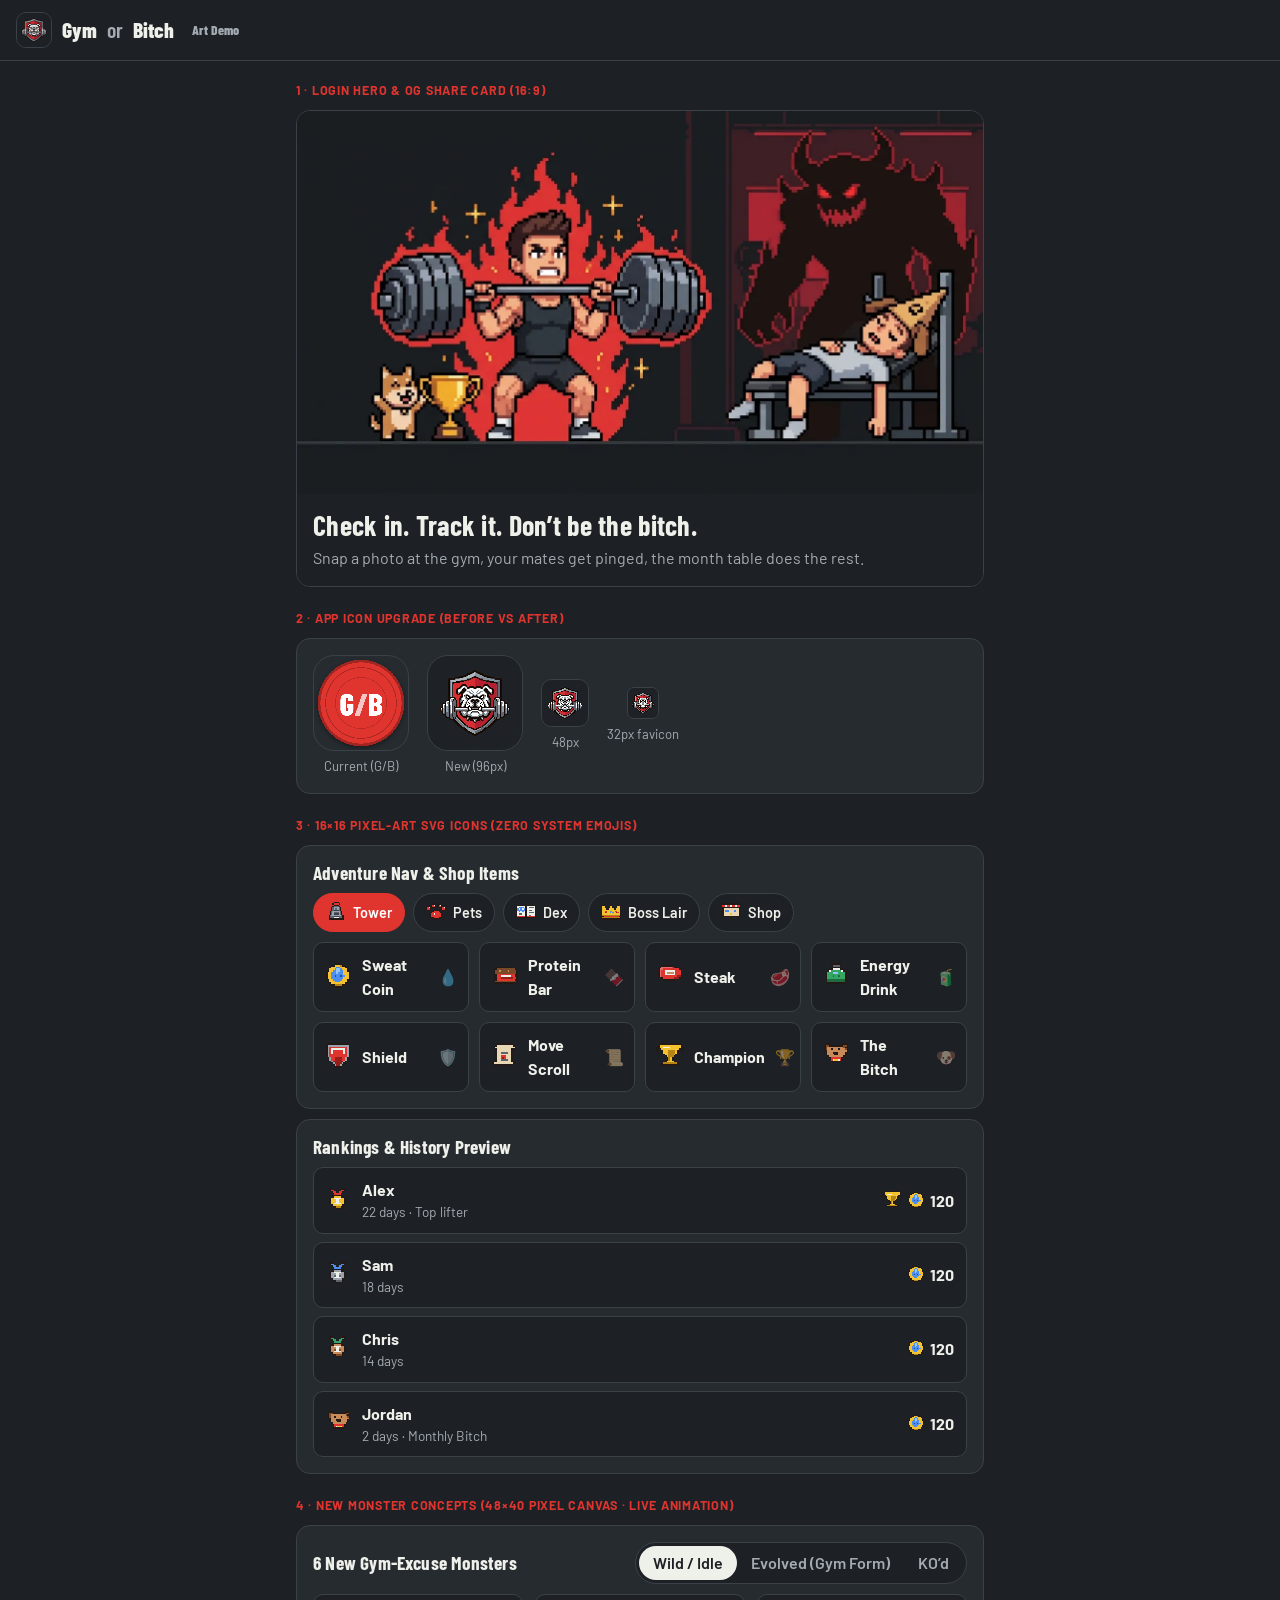
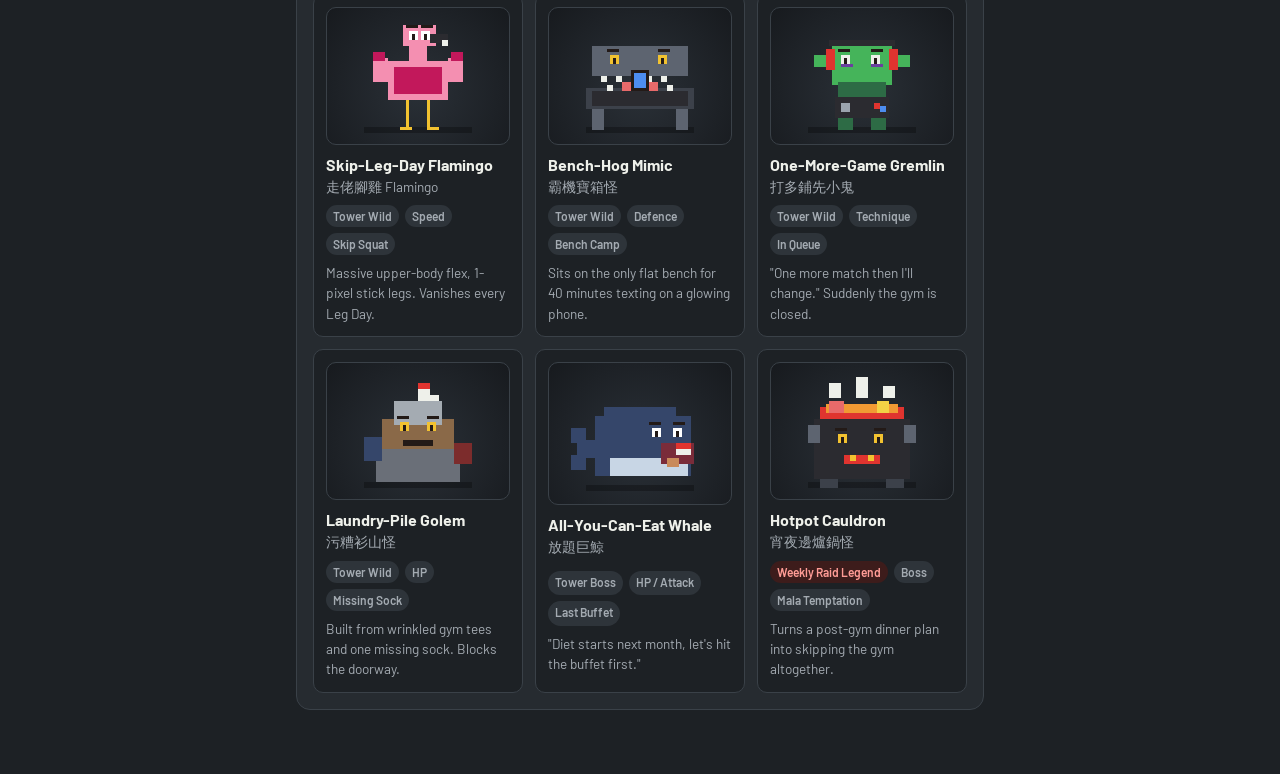
==== demo-art.html @ 9c93f695 "Pixel art: 16x16 icons replace game emoji, sign-in hero banner, OG share card, art demo page Co-Auth" ====
<!doctype html>
<html lang="en">
<head>
  <meta charset="utf-8">
  <meta name="viewport" content="width=device-width, initial-scale=1">
  <meta name="theme-color" content="#1d2125">
  <title>Gym or Bitch — Pixel Art Demo</title>
  <link rel="stylesheet" href="css/app.css">
  <style>
    .demo-wrap { max-width: 720px; margin: 0 auto; padding: 20px 16px 64px; display: grid; gap: 22px; }
    .demo-section { display: grid; gap: 10px; }
    .demo-tag { font-size: .78rem; font-weight: 700; letter-spacing: .06em; text-transform: uppercase; color: var(--red); }
    .hero-frame { position: relative; border-radius: var(--r-card); overflow: hidden; border: 1px solid var(--line); background: var(--floor); }
    .hero-frame img { width: 100%; display: block; }
    .hero-overlay { padding: 16px; background: linear-gradient(180deg, rgba(29,33,37,.15) 0%, #1d2125 90%); display: grid; gap: 6px; }
    .icon-compare { display: flex; flex-wrap: wrap; align-items: center; gap: 18px; }
    .icon-box { display: grid; justify-items: center; gap: 6px; font-size: .82rem; color: var(--dust); }
    .icon-box img { border-radius: 22%; border: 1px solid var(--line); image-rendering: pixelated; }
    .px-ic { display: inline-block; vertical-align: middle; image-rendering: pixelated; flex: none; }
    .px-grid { display: grid; grid-template-columns: repeat(auto-fill, minmax(132px, 1fr)); gap: 10px; }
    .px-tile { background: var(--floor); border: 1px solid var(--line); border-radius: var(--r-ctl); padding: 10px; display: flex; align-items: center; gap: 10px; }
    .px-tile .old { opacity: .45; font-size: 1rem; margin-left: auto; }
    .nav-demo { display: flex; flex-wrap: wrap; gap: 8px; }
    .nav-pill { display: inline-flex; align-items: center; gap: 7px; padding: 8px 12px; border-radius: 999px; background: var(--floor); border: 1px solid var(--line); color: var(--chalk); font-weight: 600; font-size: .9rem; }
    .nav-pill.on { background: var(--red); border-color: var(--red); color: #fff; }
    .rank-demo { list-style: none; margin: 0; padding: 0; display: grid; gap: 8px; }
    .rank-demo li { display: flex; align-items: center; gap: 10px; background: var(--floor); border: 1px solid var(--line); border-radius: var(--r-ctl); padding: 10px 12px; }
    .rank-demo .pts { margin-left: auto; font-weight: 700; display: inline-flex; align-items: center; gap: 5px; }
    .brand-new { display: inline-flex; align-items: center; gap: 10px; }
    .brand-new img { width: 36px; height: 36px; border-radius: 10px; border: 1px solid var(--line); }
    .mon-controls { display: flex; flex-wrap: wrap; gap: 8px; align-items: center; justify-content: space-between; }
    .mon-grid { display: grid; grid-template-columns: repeat(auto-fill, minmax(210px, 1fr)); gap: 12px; }
    .mon-card { background: var(--floor); border: 1px solid var(--line); border-radius: var(--r-ctl); padding: 12px; display: grid; gap: 8px; }
    .mon-stage { background: radial-gradient(circle at 50% 60%, #2a3037 0%, #171a1e 100%); border: 1px solid var(--line); border-radius: 10px; display: grid; place-items: center; padding: 8px; }
    .mon-stage canvas { image-rendering: pixelated; }
    .mon-meta { display: flex; gap: 6px; flex-wrap: wrap; font-size: .75rem; }
    .mon-pill { background: var(--mat-2); color: var(--dust); padding: 2px 7px; border-radius: 999px; font-weight: 600; }
    .mon-pill.raid { background: #3d1c1b; color: #ff9c96; }
  </style>
</head>
<body>
  <header class="top">
    <h1 class="brand-new"><img src="assets/art/app-icon.jpg" alt="GorB"> Gym <em>or</em> Bitch <span class="muted small" style="margin-left:8px">Art Demo</span></h1>
  </header>

  <div class="demo-wrap">
    <!-- 1. Hero Banner + Login Mockup -->
    <section class="demo-section">
      <span class="demo-tag">1 · Login Hero &amp; OG Share Card (16:9)</span>
      <div class="hero-frame">
        <img src="assets/art/hero-banner.webp" alt="Gym or Bitch pixel hero banner">
        <div class="hero-overlay">
          <h2>Check in. Track it. Don’t be the bitch.</h2>
          <p class="muted">Snap a photo at the gym, your mates get pinged, the month table does the rest.</p>
        </div>
      </div>
    </section>

    <!-- 2. App Icon Comparison -->
    <section class="demo-section">
      <span class="demo-tag">2 · App Icon Upgrade (Before vs After)</span>
      <div class="card">
        <div class="icon-compare">
          <div class="icon-box">
            <img src="icons/icon-512.png" width="96" height="96" alt="Current icon">
            <span>Current (G/B)</span>
          </div>
          <div class="icon-box">
            <img src="assets/art/app-icon.jpg" width="96" height="96" alt="New 96px">
            <span>New (96px)</span>
          </div>
          <div class="icon-box">
            <img src="assets/art/app-icon.jpg" width="48" height="48" alt="New 48px">
            <span>48px</span>
          </div>
          <div class="icon-box">
            <img src="assets/art/app-icon.jpg" width="32" height="32" alt="New 32px">
            <span>32px favicon</span>
          </div>
        </div>
      </div>
    </section>

    <!-- 3. Pixel-Art SVG Icon Kit -->
    <section class="demo-section">
      <span class="demo-tag">3 · 16×16 Pixel-Art SVG Icons (Zero System Emojis)</span>
      <div class="card">
        <h3>Adventure Nav &amp; Shop Items</h3>
        <div class="nav-demo" id="navDemo"></div>
        <div class="px-grid" id="itemGrid"></div>
      </div>

      <div class="card">
        <h3>Rankings &amp; History Preview</h3>
        <ol class="rank-demo" id="rankDemo"></ol>
      </div>
    </section>

    <!-- 4. New Monster Concepts -->
    <section class="demo-section">
      <span class="demo-tag">4 · New Monster Concepts (48×40 Pixel Canvas · Live Animation)</span>
      <div class="card">
        <div class="mon-controls">
          <h3>6 New Gym-Excuse Monsters</h3>
          <div class="seg" role="group" aria-label="Monster State">
            <button type="button" class="on" data-mstate="idle">Wild / Idle</button>
            <button type="button" data-mstate="evo">Evolved (Gym Form)</button>
            <button type="button" data-mstate="ko">KO’d</button>
          </div>
        </div>
        <div class="mon-grid" id="monGrid"></div>
      </div>
    </section>
  </div>

  <script type="module">
    import { pxIcon } from './js/pixel-icons.js';
    import { NEW_MONSTERS, drawNewMonster } from './js/demo-monsters.js';

    const navs = [
      ['tower', 'Tower', true],
      ['pets', 'Pets', false],
      ['dex', 'Dex', false],
      ['lair', 'Boss Lair', false],
      ['shop', 'Shop', false],
    ];
    document.getElementById('navDemo').innerHTML = navs.map(([k, label, on]) =>
      `<span class="nav-pill ${on ? 'on' : ''}">${pxIcon(k, 20)} ${label}</span>`
    ).join('');

    const items = [
      ['coin', 'Sweat Coin', '💧'],
      ['protein_bar', 'Protein Bar', '🍫'],
      ['steak', 'Steak', '🥩'],
      ['potion', 'Energy Drink', '🧃'],
      ['shield', 'Shield', '🛡️'],
      ['scroll', 'Move Scroll', '📜'],
      ['trophy', 'Champion', '🏆'],
      ['bitch_dog', 'The Bitch', '🐶'],
    ];
    document.getElementById('itemGrid').innerHTML = items.map(([k, name, old]) =>
      `<div class="px-tile">${pxIcon(k, 28, name)}<span><b>${name}</b></span><span class="old">${old}</span></div>`
    ).join('');

    const ranks = [
      ['medal_1', 'Alex', '22 days · Top lifter', 'trophy'],
      ['medal_2', 'Sam', '18 days', null],
      ['medal_3', 'Chris', '14 days', null],
      ['bitch_dog', 'Jordan', '2 days · Monthly Bitch', null],
    ];
    document.getElementById('rankDemo').innerHTML = ranks.map(([ic, name, sub, badge]) =>
      `<li>${pxIcon(ic, 26, name)}<div><b>${name}</b><div class="muted small">${sub}</div></div><span class="pts">${badge ? pxIcon(badge, 20) : ''} ${pxIcon('coin', 18)} 120</span></li>`
    ).join('');

    let mMode = 'idle', mFrame = 0;
    const renderMonGrid = () => {
      const isEvo = mMode === 'evo';
      const st = mMode === 'ko' ? 'ko' : 'idle';
      document.getElementById('monGrid').innerHTML = NEW_MONSTERS.map((m, i) => {
        const showEvo = isEvo && m.evo;
        const title = showEvo ? m.evo.en : m.en;
        const zh = showEvo ? m.evo.zh : m.zh;
        const mv = showEvo ? m.evo.move : m.move;
        return `<div class="mon-card">
          <div class="mon-stage"><canvas data-mon="${i}" width="144" height="120"></canvas></div>
          <div><b>${title}</b><div class="muted small">${zh}${isEvo && !m.evo ? ' (Legend · No Evo)' : ''}</div></div>
          <div class="mon-meta">
            <span class="mon-pill ${m.tier.includes('Raid') ? 'raid' : ''}">${m.tier}</span>
            <span class="mon-pill">${m.type}</span>
            <span class="mon-pill">${mv}</span>
          </div>
          <p class="muted small">${m.desc}</p>
        </div>`;
      }).join('');
      drawAllMonsters();
    };
    const drawAllMonsters = () => {
      const isEvo = mMode === 'evo';
      const st = mMode === 'ko' ? 'ko' : 'idle';
      document.querySelectorAll('canvas[data-mon]').forEach(cv => {
        const idx = +cv.dataset.mon;
        drawNewMonster(cv, idx, mFrame, st, isEvo && !!NEW_MONSTERS[idx].evo);
      });
    };
    renderMonGrid();
    setInterval(() => { mFrame ^= 1; drawAllMonsters(); }, 550);
    document.querySelectorAll('[data-mstate]').forEach(btn => btn.onclick = () => {
      mMode = btn.dataset.mstate;
      document.querySelectorAll('[data-mstate]').forEach(b => b.classList.toggle('on', b === btn));
      renderMonGrid();
    });
  </script>
</body>
</html>
---- css/app.css ----
@import url('https://fonts.googleapis.com/css2?family=Barlow+Condensed:wght@600;700;800&family=Barlow:wght@400;500;600;700&display=swap');

/* Gym floor: rubber-mat greys, chalk white, bumper-plate colours.
   red = main action / bottom of the table · yellow = PRs, medals · green = done, target hit · blue = links */
:root {
  --floor: #1d2125; --mat: #262b30; --mat-2: #2e343a; --line: #3a4148;
  --chalk: #eef0ea; --dust: #a4abb2;
  --red: #e0342f; --red-ink: #fff; --yellow: #f2c230; --green: #35a565; --blue: #4d8df0;
  --accent: var(--red);
  --r-card: 14px; --r-ctl: 10px;
  --display: 'Barlow Condensed', 'Arial Narrow', system-ui, sans-serif;
  --body: 'Barlow', system-ui, -apple-system, 'Segoe UI', Roboto, 'Noto Sans HK', 'PingFang HK', sans-serif;
  color-scheme: dark;
}
[hidden] { display: none !important; }
* { box-sizing: border-box; }
html { -webkit-text-size-adjust: 100%; }
body { margin: 0; background: var(--floor); color: var(--chalk); font: 16px/1.5 var(--body); padding-bottom: env(safe-area-inset-bottom); }
a { color: var(--blue); }
:focus-visible { outline: 2px solid var(--yellow); outline-offset: 2px; }
h2, h3 { font-family: var(--display); font-weight: 700; letter-spacing: .01em; margin: 0; line-height: 1.1; }
h2 { font-size: 1.75rem; }
h3 { font-size: 1.2rem; }
p { margin: 0; }
.muted { color: var(--dust); }
.small { font-size: .85rem; }
code { background: var(--mat-2); padding: 1px 6px; border-radius: 6px; }

/* ---------- frame ---------- */
.top { display: flex; align-items: center; padding: 12px 16px; padding-top: max(12px, env(safe-area-inset-top)); border-bottom: 1px solid var(--line); background: var(--floor); position: sticky; top: 0; z-index: 4; }
.top h1 { margin: 0; display: flex; align-items: center; gap: 10px; font: 800 1.35rem/1 var(--display); }
.top h1 em { font-style: normal; color: var(--dust); font-weight: 600; }
.mark { display: inline-flex; align-items: center; justify-content: center; white-space: nowrap; letter-spacing: -.02em; width: 36px; height: 36px; flex: none; border-radius: 50%; background: var(--red); color: var(--red-ink); font: 800 .82rem/1 var(--display); box-shadow: inset 0 0 0 3px rgba(0,0,0,.25), inset 0 0 0 9px var(--red), inset 0 0 0 10px rgba(0,0,0,.25); }
.mark i { font-style: normal; opacity: .7; }
main { max-width: 560px; margin: 0 auto; padding: 16px 16px 96px; display: grid; gap: 14px; }
main > * { min-width: 0; }

.tabs { position: fixed; left: 0; right: 0; bottom: 0; z-index: 5; display: flex; background: var(--mat); border-top: 1px solid var(--line); padding-bottom: env(safe-area-inset-bottom); }
.tabs a { flex: 1; display: grid; justify-items: center; gap: 2px; padding: 9px 0 10px; color: var(--dust); text-decoration: none; font-size: .78rem; font-weight: 600; }
.tabs a.on { color: var(--chalk); }
.tabs a.on svg { color: var(--red); }

/* ---------- page parts ---------- */
.page-head { display: flex; align-items: flex-start; justify-content: space-between; gap: 12px; padding: 4px 0 2px; }
.page-head p { margin-top: 4px; }
.card { background: var(--mat); border: 1px solid var(--line); border-radius: var(--r-card); padding: 16px; display: grid; gap: 10px; }
.card-head { display: flex; align-items: center; justify-content: space-between; gap: 8px; }
.card-head h3 { display: flex; align-items: center; gap: 6px; }
.link { color: var(--blue); text-decoration: none; font-weight: 600; white-space: nowrap; }
.empty { text-align: left; }
.error { background: #3d1c1b; border: 1px solid #7a2f2b; color: #ffd6d2; padding: 10px 12px; border-radius: var(--r-ctl); }
.ok { background: #16301f; border: 1px solid #2d6b45; color: #cdf3da; padding: 10px 12px; border-radius: var(--r-ctl); }

/* ---------- controls ---------- */
form { display: grid; gap: 10px; }
input, select, textarea { font: inherit; color: var(--chalk); background: var(--floor); border: 1px solid var(--line); border-radius: var(--r-ctl); padding: 11px 12px; width: 100%; min-height: 44px; }
input:focus, select:focus, textarea:focus { border-color: var(--dust); outline: none; }
button, .button, .big, .cta { font: 600 1rem/1.2 var(--body); border: 0; border-radius: var(--r-ctl); padding: 12px 16px; min-height: 44px; background: var(--red); color: var(--red-ink); cursor: pointer; text-align: center; text-decoration: none; display: inline-flex; align-items: center; justify-content: center; gap: 8px; }
button:disabled { opacity: .55; cursor: default; }
.ghost { background: transparent; color: var(--chalk); border: 1px solid var(--line); }
.danger { color: #ff9c96; }
.big { width: 100%; font-size: 1.05rem; padding: 15px; }
.small-btn { min-height: 34px; padding: 6px 12px; font-size: .9rem; }
.icon-btn { background: var(--mat); border: 1px solid var(--line); color: var(--chalk); width: 44px; padding: 0; border-radius: 50%; }
.x { min-height: 36px; padding: 6px 10px; }
.row { display: flex; gap: 8px; flex-wrap: wrap; }
.row > * { flex: 1; }
.inline { display: flex; gap: 8px; }
.inline input { flex: 1; }
.field { display: grid; gap: 4px; font-size: .88rem; color: var(--dust); font-weight: 500; }
.grid2 { grid-template-columns: 1fr 1fr; }
.grid2 .full { grid-column: 1 / -1; }
.switch { display: flex; gap: 12px; align-items: flex-start; padding: 10px 0; }
.switch input { width: 22px; height: 22px; min-height: 0; flex: none; accent-color: var(--green); margin-top: 2px; }
.switch span { display: grid; gap: 2px; }
.seg { display: inline-flex; border: 1px solid var(--line); border-radius: 999px; padding: 3px; background: var(--floor); }
.seg button { background: transparent; color: var(--dust); min-height: 34px; padding: 6px 14px; border-radius: 999px; }
.seg button.on { background: var(--chalk); color: var(--floor); }
.chips { display: flex; gap: 6px; }
.chips.scroll { overflow-x: auto; padding-bottom: 4px; scrollbar-width: none; margin: 0 -16px; padding-left: 16px; padding-right: 16px; }
.chips.wrap { flex-wrap: wrap; }
.chips button { background: var(--mat); color: var(--dust); border: 1px solid var(--line); min-height: 36px; padding: 6px 14px; border-radius: 999px; font-size: .9rem; white-space: nowrap; }
.chips button.on { background: var(--chalk); color: var(--floor); border-color: var(--chalk); }
.pill { font-size: .8rem; font-weight: 600; padding: 2px 10px; border-radius: 999px; border: 1px solid var(--line); color: var(--dust); }
.pill.on { border-color: var(--green); color: var(--green); }

/* ---------- sign in ---------- */
.welcome { display: grid; gap: 10px; padding: 8px 0 4px; }
.welcome h2 { font-size: 2.3rem; line-height: 1.02; font-weight: 800; }
.lang-row { display: flex; justify-content: flex-end; }
.google { width: 100%; background: #fff; color: #1f1f1f; }
.or { display: flex; align-items: center; gap: 10px; color: var(--dust); font-size: .85rem; }
.or::before, .or::after { content: ""; flex: 1; height: 1px; background: var(--line); }

/* ---------- group page ---------- */
.hero-card { position: relative; overflow: hidden; border-radius: var(--r-card); padding: 18px 16px 16px; background: var(--mat-2); border: 1px solid var(--line); display: grid; gap: 14px; }
.hero-card::after { content: ""; position: absolute; right: -46px; top: -46px; width: 150px; height: 150px; border-radius: 50%; border: 18px solid var(--red); opacity: .16; }
.hero-card.done::after { border-color: var(--green); }
.hero-text { display: grid; gap: 4px; }
.status { display: flex; align-items: center; gap: 6px; font-weight: 600; color: var(--dust); }
.hero-card.done .status { color: var(--green); }
.big-num { font: 800 3.6rem/0.95 var(--display); font-variant-numeric: tabular-nums; display: flex; align-items: baseline; gap: 8px; }
.big-num small { font: 600 1rem/1.2 var(--body); color: var(--dust); }
.hero-card .tally { color: var(--chalk); opacity: .85; }
.cta { width: 100%; font-size: 1.1rem; padding: 16px; position: relative; z-index: 1; }
.hero-card.done .cta { background: transparent; border: 1px solid var(--line); color: var(--chalk); }
.notif.ask { border-color: var(--yellow); }

.board, .rank { list-style: none; margin: 0; padding: 0; display: grid; }
.board li, .rank li { display: grid; grid-template-columns: 28px 1fr auto; align-items: center; gap: 10px; padding: 9px 0; border-top: 1px solid var(--line); }
.board li:first-child, .rank li:first-child { border-top: 0; }
.pos { font: 700 1.05rem/1 var(--display); color: var(--dust); text-align: center; }
.who { display: grid; gap: 4px; min-width: 0; }
.who a { color: var(--chalk); text-decoration: none; font-weight: 600; }
.who .name { display: flex; align-items: center; flex-wrap: wrap; gap: 6px; }
.board b, .rank b { font: 700 1.3rem/1 var(--display); font-variant-numeric: tabular-nums; }
.board li.me .who a, .rank li.me .who a { color: var(--yellow); }
.board li.bitch b { color: var(--red); }
.tally { display: block; color: var(--dust); max-width: 100%; height: auto; }
.tally.none { font-size: .9rem; }
.tag { font-style: normal; font-size: .72rem; font-weight: 700; color: var(--red-ink); background: var(--red); border-radius: 999px; padding: 1px 8px; }
.bar { display: block; height: 6px; border-radius: 999px; background: var(--floor); overflow: hidden; }
.bar i { display: block; height: 100%; border-radius: inherit; background: var(--dust); }
.rank li:nth-child(1) .bar i { background: var(--yellow); }
.bar.hit i { background: var(--green); }

.post { display: grid; gap: 8px; padding: 12px 0; border-top: 1px solid var(--line); }
.post:first-of-type { border-top: 0; padding-top: 0; }
.photo { padding: 0; background: none; border: 0; display: block; width: 100%; min-height: 0; cursor: zoom-in; }
.post img { width: 100%; border-radius: var(--r-ctl); aspect-ratio: 3 / 4; object-fit: cover; background: #000; display: block; }
.post-meta p { margin-top: 4px; }
.del { min-height: 32px; padding: 4px 10px; font-size: .82rem; margin-top: 6px; }
.code { font: 700 1.3rem/1 var(--display); letter-spacing: .12em; color: var(--yellow); }
.list { list-style: none; padding: 0; margin: 0; display: grid; gap: 8px; }
.list a { display: flex; justify-content: space-between; padding: 14px; border: 1px solid var(--line); border-radius: var(--r-ctl); color: var(--chalk); text-decoration: none; font-weight: 600; }
.lightbox { position: fixed; inset: 0; background: rgba(0,0,0,.92); display: grid; place-items: center; z-index: 40; padding: 16px; cursor: zoom-out; }
.lightbox img { max-width: 100%; max-height: 100%; border-radius: var(--r-ctl); }

/* ---------- PB table ---------- */
.tablewrap { overflow-x: auto; }
.pb { width: 100%; border-collapse: collapse; font-variant-numeric: tabular-nums; }
.pb th, .pb td { padding: 9px 6px; text-align: right; border-bottom: 1px solid var(--line); }
.pb th:first-child, .pb td:first-child { text-align: left; }
.pb th { color: var(--dust); font-weight: 600; font-size: .82rem; }
.pb td b { font: 700 1.1rem/1 var(--display); }
.pb a { color: var(--chalk); text-decoration: none; font-weight: 600; }
.pb tr.me td:first-child a { color: var(--yellow); }

/* ---------- full-screen camera ---------- */
.cam { position: fixed; inset: 0; z-index: 30; background: #000; height: 100dvh; }
.cam video, .cam img { position: absolute; inset: 0; width: 100%; height: 100%; object-fit: cover; }
.cam-top { position: absolute; top: 0; left: 0; right: 0; padding: max(12px, env(safe-area-inset-top)) 12px 12px; display: grid; gap: 8px; justify-items: start; background: linear-gradient(rgba(0,0,0,.55), transparent); }
.cam-close { width: 44px; height: 44px; border-radius: 50%; display: grid; place-items: center; background: rgba(0,0,0,.45); color: #fff; text-decoration: none; font-size: 1.1rem; }
.cam-top .error { justify-self: stretch; }
.cam-bottom { position: absolute; left: 0; right: 0; bottom: 0; padding: 24px 16px max(20px, env(safe-area-inset-bottom)); background: linear-gradient(transparent, rgba(0,0,0,.7) 40%); display: grid; gap: 10px; }
#live { justify-items: center; background: none; }
.shutter { width: 78px; height: 78px; min-height: 0; border-radius: 50%; padding: 0; background: #fff; border: 6px solid rgba(255,255,255,.4); background-clip: padding-box; box-shadow: 0 0 0 2px #fff; }
.shutter:active { transform: scale(.94); }
.cam-bottom input { background: rgba(20,22,25,.85); border-color: rgba(255,255,255,.25); }
.cam-bottom .row { display: grid; grid-template-columns: 1fr 2fr; gap: 10px; }
.cam-bottom .ghost { background: rgba(0,0,0,.45); color: #fff; border-color: rgba(255,255,255,.35); }

/* ---------- tracker ---------- */
.ex-head { display: flex; justify-content: space-between; align-items: flex-start; gap: 8px; }
.ex-head h3 { margin-bottom: 2px; }
.sets { display: grid; gap: 6px; }
.set { display: grid; grid-template-columns: 30px 1fr 1fr 44px 40px; gap: 6px; align-items: center; }
.set.head { color: var(--dust); font-size: .8rem; font-weight: 600; }
.set span:first-child { text-align: center; font: 700 1.05rem/1 var(--display); color: var(--dust); }
.set input { text-align: center; font: 700 1.15rem/1 var(--display); font-variant-numeric: tabular-nums; }
.sheet { position: fixed; inset: 0; background: rgba(0,0,0,.6); z-index: 35; display: grid; align-items: end; }
.sheet-in { background: var(--floor); border-top: 1px solid var(--line); border-radius: 18px 18px 0 0; padding: 16px 16px max(16px, env(safe-area-inset-bottom)); max-height: 88vh; overflow: auto; display: grid; gap: 10px; }
.pick { list-style: none; margin: 0; padding: 0; display: grid; gap: 4px; }
.pick button { width: 100%; justify-content: flex-start; text-align: left; flex-wrap: wrap; gap: 4px 8px; background: var(--mat); color: var(--chalk); border: 1px solid var(--line); font-weight: 400; }
.pbs { display: grid; grid-template-columns: repeat(2, 1fr); gap: 12px; }
.pbs div, .pr, .stats div { display: grid; gap: 2px; }
.pbs b, .pr b, .stats b { font: 700 1.45rem/1.05 var(--display); font-variant-numeric: tabular-nums; }
.pbs .total { grid-column: 1 / -1; border-top: 1px solid var(--line); padding-top: 10px; }
.pbs .total b { color: var(--yellow); font-size: 1.8rem; }
.pr { text-align: right; }
.pr b { color: var(--yellow); }
.spark { width: 100%; height: 64px; }

/* ---------- me ---------- */
.me-head { align-items: center; justify-content: flex-start; }
.me-head > div:nth-child(2) { flex: 1; min-width: 0; }
.me-head p { overflow: hidden; text-overflow: ellipsis; white-space: nowrap; }
.avatar { width: 52px; height: 52px; flex: none; border-radius: 50%; display: grid; place-items: center; background: var(--blue); color: #fff; font: 800 1.6rem/1 var(--display); box-shadow: inset 0 0 0 4px rgba(0,0,0,.2); }
.week { display: flex; align-items: center; justify-content: space-between; gap: 12px; flex-wrap: wrap; }
.week .big-num { font-size: 2.8rem; }
.dots { display: flex; gap: 6px; }
.dots i { width: 22px; height: 22px; border-radius: 50%; border: 2px solid var(--line); }
.dots i.on { background: var(--green); border-color: var(--green); }
.targets { list-style: none; margin: 0; padding: 0; display: grid; gap: 14px; }
.targets li { display: grid; gap: 6px; }
.t-row { display: flex; align-items: center; gap: 8px; }
.t-row b { flex: 1; }
.t-row span { font-variant-numeric: tabular-nums; color: var(--dust); }
.targets .bar { height: 8px; }
.targets .bar i { background: var(--yellow); }
.stats { display: grid; grid-template-columns: repeat(3, 1fr); gap: 10px; }
.stats.four { grid-template-columns: repeat(2, 1fr); }
.setting { display: flex; align-items: center; justify-content: space-between; gap: 12px; padding: 6px 0; border-top: 1px solid var(--line); }
.setting:first-of-type { border-top: 0; }
.setting.col { display: grid; justify-content: stretch; }
.setting .inline { flex: 1; max-width: 260px; }

@media (prefers-reduced-motion: reduce) { * { transition: none !important; animation: none !important; } }
.sheet-in > * { min-width: 0; }
.sheet .chips { overflow-x: auto; scrollbar-width: none; }
/* plan */
.days7 { display: grid; grid-template-columns: repeat(7, 1fr); gap: 4px; }
.days7 button { flex-direction: column; gap: 2px; min-height: 58px; padding: 6px 2px; background: var(--mat); color: var(--dust); border: 1px solid var(--line); }
.days7 button b { font: 700 1.05rem/1 var(--display); color: var(--chalk); }
.days7 button small { font-size: .68rem; line-height: 1.1; }
.days7 button.has { border-color: var(--dust); }
.days7 button.on { background: var(--chalk); color: var(--floor); border-color: var(--chalk); }
.days7 button.on b { color: var(--floor); }
.plan-list { list-style: none; margin: 0; padding: 0; display: grid; }
.plan-list li { display: grid; grid-template-columns: 1fr auto auto; grid-template-areas: "name name move" "sets reps reps"; gap: 8px 10px; padding: 12px 0; border-top: 1px solid var(--line); align-items: center; }
.plan-list li:first-child { border-top: 0; }
.pl-name { grid-area: name; display: grid; }
.pl-move { grid-area: move; display: flex; gap: 4px; }
.pl-move .x { min-width: 36px; }
.stepper { display: flex; align-items: center; gap: 4px; }
.st-sets { grid-area: sets; }
.st-reps { grid-area: reps; justify-self: end; }
.stepper button { width: 40px; min-height: 40px; padding: 0; font-size: 1.2rem; }
.stepper span { display: grid; justify-items: center; min-width: 44px; }
.stepper b { font: 700 1.3rem/1 var(--display); }
.stepper small { font-size: .7rem; color: var(--dust); }
.linkcard { text-decoration: none; color: var(--chalk); display: flex; align-items: center; justify-content: space-between; }
.linkcard span { font-size: 1.4rem; color: var(--dust); }
.file-btn { display: inline-flex; align-items: center; justify-content: center; min-height: 44px; padding: 12px 16px; border-radius: var(--r-ctl); border: 1px dashed var(--dust); cursor: pointer; font-weight: 600; }
.file-btn input { position: absolute; width: 1px; height: 1px; opacity: 0; }
.file-btn:focus-within { outline: 2px solid var(--yellow); outline-offset: 2px; }
/* exercise page + 3D */
.ex-name { background: none; border: 0; padding: 0; min-height: 0; color: inherit; text-align: left; display: grid; justify-items: start; font-weight: inherit; cursor: pointer; }
.ex-name .muted { font-size: .85rem; }
.head-links { display: grid; justify-items: end; gap: 4px; }
.sheet-in.tall { max-height: 94vh; min-height: 70vh; }
.seg.wide { display: grid; grid-template-columns: repeat(3, 1fr); }
.stage { position: relative; border-radius: var(--r-card); overflow: hidden; background: #171513; aspect-ratio: 4 / 5; max-height: 52vh; width: 100%; }
.cv, .cv canvas { position: absolute; inset: 0; width: 100% !important; height: 100% !important; }
.cv-load { position: absolute; inset: 0; display: grid; place-items: center; color: var(--dust); padding: 16px; text-align: center; }
.stage-top { position: absolute; top: 10px; left: 10px; right: 10px; display: flex; justify-content: space-between; gap: 8px; pointer-events: none; }
.stage-top .pill { background: rgba(0,0,0,.55); border-color: transparent; color: var(--chalk); }
.stage-top .pill.on { background: var(--red); color: #fff; }
.stage-bad { position: absolute; left: 10px; bottom: 10px; }
.pill.bad { background: #ff4d4d; color: #fff; border-color: #ff4d4d; }
.pill.gold { border-color: var(--yellow); color: var(--yellow); }
.ctrls { display: flex; gap: 10px; align-items: center; }
.ctrls .icon-btn { flex: none; font-size: .9rem; }
.phases { flex: 1; display: grid; gap: 4px; }
.phases div { display: grid; gap: 4px; font-size: .68rem; color: var(--dust); line-height: 1.1; }
.phases i { height: 4px; border-radius: 2px; background: var(--line); }
.phases div.on i { background: var(--red); }
.phases div.on { color: var(--chalk); }
.row-between { display: flex; justify-content: space-between; gap: 8px; flex-wrap: wrap; }
.cue { display: flex; gap: 10px; align-items: flex-start; background: var(--mat-2); border-radius: var(--r-ctl); padding: 12px; }
.cue > b { flex: none; width: 28px; height: 28px; border-radius: 50%; background: var(--red); color: #fff; display: grid; place-items: center; font: 700 1rem/1 var(--display); }
.mistakes { list-style: none; margin: 0; padding: 0; display: grid; }
.mistakes li { display: flex; justify-content: space-between; align-items: center; gap: 8px; padding: 8px 0; border-top: 1px solid var(--line); }
.mistakes li:first-child { border-top: 0; }
.mistakes .on { border-color: #ff4d4d; color: #ff9c96; }
.hist { margin: 0; padding-left: 1.4em; display: grid; gap: 4px; font-variant-numeric: tabular-nums; }
.hist li { display: flex; justify-content: space-between; }
/* coach */
.coach { display: flex; gap: 10px; align-items: center; justify-content: space-between; background: var(--mat-2); border-left: 3px solid var(--blue); border-radius: 8px; padding: 8px 10px; font-size: .9rem; }
.coach.up { border-left-color: var(--green); }
.coach.down { border-left-color: var(--yellow); }
.coach p { flex: 1; }
.bar.warn i { background: var(--red); }
.state.done, .state.ontrack, .state.improving { color: var(--green); }
.state.behind, .state.late { color: #ff9c96; }
.state.flat { color: var(--yellow); }
.advice { font-size: .9rem; background: var(--mat-2); border-radius: 8px; padding: 10px 12px; border-left: 3px solid var(--blue); }
.advice.ontrack, .advice.done { border-left-color: var(--green); }
.advice.behind { border-left-color: var(--yellow); }

/* rest timer + set ticks */
.tick { width: 44px; min-height: 44px; padding: 0; border-radius: 50%; background: transparent; border: 2px solid var(--line); color: var(--dust); font-size: 1.1rem; }
.tick.on { background: var(--green); border-color: var(--green); color: #fff; }
.set.done input { border-color: var(--green); }
.set.head span:nth-child(4) { text-align: center; }
#timer { position: fixed; left: 0; right: 0; bottom: calc(62px + env(safe-area-inset-bottom)); z-index: 6; padding: 0 12px 8px; pointer-events: none; }
#timer .tm { pointer-events: auto; max-width: 560px; margin: 0 auto; display: grid; grid-template-columns: auto 1fr auto auto; grid-template-areas: "grip text add stop" "bar bar bar bar"; gap: 6px 8px; align-items: center; background: var(--mat-2); border: 1px solid var(--blue); border-radius: var(--r-card); padding: 10px 12px; box-shadow: 0 6px 24px rgba(0,0,0,.45); }
#timer.go .tm { border-color: var(--green); }
.tm-text { grid-area: text; display: flex; align-items: baseline; gap: 10px; }
.tm-text span { color: var(--dust); font-weight: 600; }
#timer.go .tm-text span { color: var(--green); }
.tm-text b { font: 800 1.8rem/1 var(--display); font-variant-numeric: tabular-nums; }
#tm-add { grid-area: add; } #tm-stop { grid-area: stop; }
.tm-bar { grid-area: bar; height: 4px; border-radius: 2px; background: var(--floor); overflow: hidden; }
.tm-bar i { display: block; height: 100%; background: var(--blue); transition: width 1s linear; }
/* habits, level, coverage */
.habit-grid { display: grid; grid-template-columns: 1fr 1fr; gap: 8px; }
.habit { justify-content: flex-start; text-align: left; background: var(--floor); color: var(--chalk); border: 1px solid var(--line); font-weight: 500; font-size: .9rem; line-height: 1.25; padding: 10px; gap: 8px; }
.hcheck { flex: none; width: 22px; height: 22px; border-radius: 50%; border: 2px solid var(--line); display: grid; place-items: center; font-size: .75rem; color: transparent; }
.habit.on { border-color: var(--green); }
.habit.on .hcheck { background: var(--green); border-color: var(--green); color: #fff; }
.bar.xp { height: 10px; }
.bar.xp i { background: var(--yellow); }
.dbars { display: grid; grid-template-columns: repeat(7, 1fr); gap: 6px; align-items: end; height: 92px; }
.dbars div { display: grid; grid-template-rows: 1fr auto auto; justify-items: center; height: 100%; gap: 2px; }
.dbars i { align-self: end; width: 70%; min-height: 2px; border-radius: 4px 4px 0 0; background: var(--blue); }
.dbars b { font: 700 .8rem/1 var(--display); color: var(--dust); min-height: .8rem; }
.dbars span { font-size: .72rem; color: var(--dust); }
.cov { display: grid; gap: 8px; }
.cov-row { display: grid; grid-template-columns: 76px 1fr 44px; gap: 10px; align-items: center; }
.cov-row b { font: 700 1rem/1 var(--display); text-align: right; font-variant-numeric: tabular-nums; }
.cov .bar { height: 8px; }
.cov .bar i { background: var(--blue); }
.cov .bar.hit i { background: var(--green); }

/* ---------- training guide, cardio, weekly review (FitTrack port, stage 6) ---------- */
.guide .tag { background: var(--blue); color: #fff; }
.guide-list { list-style: none; margin: 0 0 10px; padding: 0; display: grid; gap: 6px; }
.guide-list li { display: flex; justify-content: space-between; gap: 12px; border-bottom: 1px solid var(--line); padding-bottom: 6px; }
.cardio .bar { height: 8px; margin: 2px 0 10px; }
.cardio .bar i { background: var(--green); }
.cardio-list { list-style: none; margin: 0 0 10px; padding: 0; display: grid; gap: 6px; }
.cardio-list li { display: flex; align-items: center; gap: 10px; }
.cardio-list li b { flex: 1; min-width: 0; }
.cardio .chips { margin-bottom: 10px; }
.cardio-add { display: flex; gap: 10px; align-items: center; }
.cardio-add > button { flex: 1; }
a.review-due { display: grid; gap: 2px; text-decoration: none; color: inherit; border-left: 4px solid var(--yellow); }
.review-score { display: flex; align-items: center; gap: 18px; }
.score-num { display: flex; align-items: baseline; font-family: var(--display); line-height: 1; }
.score-num b { font-size: 4rem; font-weight: 800; }
.score-num span { font-size: 1.1rem; opacity: .6; margin-left: 2px; }
.review-score.rv-ok .score-num b { color: var(--green); }
.review-score.rv-mid .score-num b { color: var(--yellow); }
.review-score.rv-low .score-num b { color: var(--red); }
.review-list { list-style: none; margin: 0; padding: 0; display: grid; gap: 8px; }
.review-list li { display: flex; justify-content: space-between; gap: 12px; padding-left: 10px; border-left: 3px solid var(--dust); }
.review-list li b { min-width: 0; }
.review-list li span { text-align: right; }
.review-list li.rv-ok, .review-list li.rv-up { border-left-color: var(--green); }
.review-list li.rv-mid, .review-list li.rv-same { border-left-color: var(--yellow); }
.review-list li.rv-bad, .review-list li.rv-down { border-left-color: var(--red); }
.pr-line { margin: 10px 0 0; font-weight: 600; }

/* ---------- workout days you pick from ---------- */
.daytabs { display: flex; gap: 6px; overflow-x: auto; padding-bottom: 2px; scrollbar-width: none; }
.daytabs::-webkit-scrollbar { display: none; }
.daytabs button { flex: 0 0 auto; flex-direction: column; align-items: flex-start; gap: 2px; min-height: 58px; padding: 8px 12px; background: var(--mat); color: var(--dust); border: 1px solid var(--line); text-align: left; }
.daytabs button b { font: 700 1.05rem/1.1 var(--display); color: var(--chalk); white-space: nowrap; }
.daytabs button small { font-size: .72rem; line-height: 1.1; white-space: nowrap; }
.daytabs button.on { background: var(--chalk); color: var(--floor); border-color: var(--chalk); }
.daytabs button.on b { color: var(--floor); }
.daytabs #newday { justify-content: center; align-items: center; color: var(--blue); border-style: dashed; }
.usual { margin-top: 14px; }
.usual p { margin: 0 0 6px; }
.days7.mini button { min-height: 40px; }
.days7.mini button small { color: var(--yellow); }
.danger-text { color: #ff9c96; margin-top: 12px; width: 100%; }
.pickday { margin: 0 0 12px; }
.pickday .chips { margin-bottom: 4px; }
.pickday p { margin: 0; }
.sugg { color: var(--yellow); }
.pickday button.on .sugg { color: inherit; }
.field input:placeholder-shown { font-style: italic; }
#rename input { flex: 2; min-width: 0; }

/* ---------- motion (from the component wall) ---------- */
:root { --spring: cubic-bezier(.34,1.56,.64,1); --soft: cubic-bezier(.22,1.2,.36,1); --out: cubic-bezier(.16,1,.3,1); }
/* new screen: cards rise in one after another */
#app.enter > * { animation: rise .55s var(--out) both; }
#app.enter > *:nth-child(2) { animation-delay: .04s; } #app.enter > *:nth-child(3) { animation-delay: .08s; }
#app.enter > *:nth-child(4) { animation-delay: .12s; } #app.enter > *:nth-child(5) { animation-delay: .16s; }
#app.enter > *:nth-child(6) { animation-delay: .2s; } #app.enter > *:nth-child(7) { animation-delay: .24s; }
#app.enter > *:nth-child(n+8) { animation-delay: .28s; }
@keyframes rise { from { opacity: 0; transform: translateY(14px) scale(.985); } to { opacity: 1; transform: none; } }
/* bars and rings fill in on arrival */
#app.enter .bar i, #app.enter .tm-bar i { animation: grow .9s var(--soft) .15s both; transform-origin: left; }
@keyframes grow { from { transform: scaleX(0); } }
#app.enter .dbars i { animation: growY .8s var(--spring) .2s both; transform-origin: bottom; }
@keyframes growY { from { transform: scaleY(0); } }
#app.enter .rank li { animation: rise .5s var(--out) both; }
#app.enter .rank li:nth-child(2) { animation-delay: .06s; } #app.enter .rank li:nth-child(3) { animation-delay: .12s; } #app.enter .rank li:nth-child(n+4) { animation-delay: .18s; }
/* every tap gives a little */
button, .cta, a.card { transition: transform .18s var(--spring), background-color .2s ease, border-color .2s ease, color .2s ease; }
button:active:not(:disabled), .cta:active, a.card:active { transform: scale(.96); transition-duration: .08s; }
/* switches: the plain checkbox becomes a springy switch */
.switch input { appearance: none; -webkit-appearance: none; width: 48px; height: 30px; border-radius: 999px; background: var(--line); position: relative; cursor: pointer; margin-top: 0; transition: background-color .25s ease; }
.switch input::before { content: ''; position: absolute; top: 3px; left: 3px; width: 24px; height: 24px; border-radius: 50%; background: var(--chalk); box-shadow: 0 2px 6px rgba(0,0,0,.35); transition: transform .45s var(--spring); }
.switch input:checked { background: var(--green); }
.switch input:checked::before { transform: translateX(18px); }
.switch input:focus-visible { outline: 2px solid var(--yellow); outline-offset: 2px; }
/* ticks and chips pop by script (pop()); the colour change eases */
.tick, .hcheck, .chips button, .days7 button, .daytabs button { transition: background-color .25s ease, border-color .25s ease, color .25s ease, transform .18s var(--spring); }
/* button states: spinner, then tick */
button.is-loading, button.is-done { display: inline-flex; align-items: center; justify-content: center; gap: 8px; }
button.is-loading .spin { width: 20px; height: 20px; border-radius: 50%; border: 2.5px solid rgba(255,255,255,.35); border-top-color: #fff; animation: spin .7s linear infinite; }
@keyframes spin { to { rotate: 360deg; } }
button.is-done { background: var(--green) !important; color: #fff !important; animation: done .5s var(--spring); }
button.is-done svg { animation: tickin .45s var(--spring) both; }
@keyframes done { 0% { transform: scale(.94); } 100% { transform: none; } }
@keyframes tickin { from { transform: scale(0) rotate(-20deg); opacity: 0; } }
.sr { position: absolute; width: 1px; height: 1px; overflow: hidden; clip: rect(0 0 0 0); white-space: nowrap; }
/* rest timer and notices slide in */
#timer:not([hidden]) { animation: rise .45s var(--spring) both; }
.ok, .error { animation: rise .4s var(--spring) both; }
button.is-loading:disabled, button.is-done:disabled { opacity: 1; cursor: default; }
.rank-ex { display: grid; gap: 6px; }
.rank-ex > p { margin: 0; }
.rank b .reps { font: 600 .85rem/1 var(--body); color: var(--dust); margin-left: 4px; }
.photo.gone { cursor: default; border-radius: var(--r-ctl); background: var(--floor); border: 1px dashed var(--line); color: var(--dust); display: flex; align-items: center; justify-content: center; gap: 10px; font-size: .85rem; padding: 16px 12px; }

/* ---------- your own exercises ---------- */
.add-own { color: var(--blue); background: transparent; border: 1px dashed var(--line); }
.pick .add-own { width: 100%; text-align: left; padding: 12px; border-radius: var(--r-ctl); font-weight: 600; }
.custom-add .kind { border: 0; padding: 0; margin: 0; display: grid; gap: 8px; }
.custom-add .kind legend { font-size: .85rem; color: var(--dust); margin-bottom: 6px; }
.custom-add .kind label { display: grid; grid-template-columns: auto 1fr; column-gap: 10px; row-gap: 2px; align-items: center; padding: 12px; border: 1px solid var(--line); border-radius: var(--r-ctl); cursor: pointer; }
.custom-add .kind label.on { border-color: var(--chalk); background: var(--mat); }
.custom-add .kind input { grid-row: span 2; accent-color: var(--red); width: 20px; height: 20px; }
.custom-add .kind small { color: var(--dust); font-size: .8rem; }
.own-list { list-style: none; margin: 0 0 8px; padding: 0; display: grid; gap: 8px; }
.own-list li { display: flex; align-items: center; gap: 10px; }
.own-list input { flex: 1; min-width: 0; }
.own-list .muted { white-space: nowrap; }
textarea { resize: vertical; line-height: 1.4; }
.link-btn { background: none; border: 0; color: var(--blue); font-weight: 600; padding: 6px 0; min-height: 0; }
.pick .add-own.quiet { border-style: solid; border-color: transparent; color: var(--dust); font-weight: 500; }
.req { border-top: 1px solid var(--line); margin-top: 14px; padding-top: 10px; }
.req h4 { margin: 0; font-size: 1rem; }
.req .own-list b { flex: 1; min-width: 0; }
.tag.st-open { background: var(--mat-2); color: var(--chalk); }
.tag.st-added { background: var(--green); color: #fff; }
.tag.st-declined { background: transparent; color: var(--dust); border: 1px solid var(--line); }
.grp-ex { margin: 4px 0 10px; } .grp-ex .own-list b { flex: 1; min-width: 0; }

/* ---------- group chat ---------- */
.head-btns { display: flex; gap: 8px; }
.chat-btn { position: relative; text-decoration: none; color: inherit; }
.badge { position: absolute; top: -4px; right: -4px; min-width: 20px; height: 20px; padding: 0 5px; border-radius: 999px; background: var(--red); color: #fff; font: 700 .72rem/20px var(--body); text-align: center; box-shadow: 0 0 0 2px var(--floor); }
.tabs a { position: relative; }
.tab-dot { position: absolute; top: 7px; left: calc(50% + 9px); width: 9px; height: 9px; border-radius: 50%; background: var(--red); box-shadow: 0 0 0 2px var(--mat); }
.chat-head { display: flex; align-items: center; gap: 10px; position: sticky; top: 61px; z-index: 3; background: var(--floor); padding: 6px 0; margin: -6px 0 0; }
.chat-head .ghost.x { font-size: 1.8rem; line-height: 1; text-decoration: none; color: var(--chalk); padding: 4px 8px; border: 0; background: none; }
.chat-title { flex: 1; min-width: 0; }
.chat-title h2 { white-space: nowrap; overflow: hidden; text-overflow: ellipsis; }
.chat-rename input { flex: 2; }
.chat { min-height: calc(100dvh - 330px); display: flex; flex-direction: column; justify-content: flex-end; }
#list { display: flex; flex-direction: column; }
#older { display: flex; justify-content: center; }
.small-btn { font-size: .85rem; padding: 6px 12px; min-height: 0; }
.chat-empty { text-align: center; padding: 40px 0; }
.chat-day { text-align: center; margin: 14px 0 6px; }
.chat-day span { font-size: .75rem; color: var(--dust); background: var(--mat); padding: 3px 10px; border-radius: 999px; }
.chat-sys { text-align: center; font-size: .82rem; color: var(--dust); margin: 8px 12px; }
.msg { align-self: flex-start; max-width: 80%; background: var(--mat-2); border-radius: 16px 16px 16px 6px; padding: 7px 11px 5px; margin-top: 8px; display: grid; }
.msg.cont { margin-top: 2px; border-top-left-radius: 6px; }
.msg.me { align-self: flex-end; background: var(--blue); color: #fff; border-radius: 16px 16px 6px 16px; }
.msg.me.cont { border-top-right-radius: 6px; border-top-left-radius: 16px; }
.msg p { margin: 0; white-space: pre-wrap; overflow-wrap: anywhere; line-height: 1.35; }
.msg-who { font-size: .78rem; color: var(--yellow); margin-bottom: 1px; }
.msg-time { justify-self: end; font-size: .68rem; opacity: .7; margin-top: 2px; }
.msg.pending { opacity: .7; }
.msg.failed { background: transparent; color: var(--chalk); border: 1px dashed #ff9c96; cursor: pointer; }
.composer { position: sticky; bottom: calc(66px + env(safe-area-inset-bottom)); z-index: 3; display: flex; gap: 8px; align-items: flex-end; background: var(--floor); padding: 8px 0 4px; }
.composer textarea { flex: 1; min-height: 44px; max-height: 140px; border-radius: 22px; padding: 11px 16px; resize: none; }
.composer button { width: 44px; height: 44px; min-height: 44px; padding: 0; border-radius: 50%; display: grid; place-items: center; flex: none; }
.chat-btn { display: grid; place-items: center; height: 44px; }

/* ---------- text on the check-in photo (Stories style) ---------- */
.story-layer { position: absolute; inset: 0; z-index: 1; overflow: hidden; }
.cam-top, .cam-bottom { z-index: 2; }
.story-text { position: absolute; transform: translate(-50%, -50%) rotate(var(--r, 0rad)) scale(var(--k, 1)); transform-origin: center; text-align: center; white-space: nowrap; line-height: 1.18;
  font-family: 'Barlow Condensed', 'Arial Narrow', 'Noto Sans HK', 'PingFang HK', system-ui, sans-serif; font-weight: 800;
  touch-action: none; cursor: grab; user-select: none; -webkit-user-select: none; transition: opacity .15s; will-change: transform; }
.story-text span { text-shadow: 0 .03em .12em rgba(0,0,0,.55); }
.story-text.boxed span { text-shadow: none; padding: .08em .32em; border-radius: .22em; -webkit-box-decoration-break: clone; box-decoration-break: clone; }
.story-text.dying { transform: translate(-50%, -50%) rotate(var(--r, 0rad)) scale(calc(var(--k, 1) * .55)); opacity: .6; transition: transform .15s var(--spring), opacity .15s; }
.story-tools { position: absolute; z-index: 3; top: max(12px, env(safe-area-inset-top)); right: 12px; }
.story-aa { width: 48px; height: 48px; min-height: 0; padding: 0; border-radius: 50%; background: rgba(0,0,0,.45); color: #fff; border: 1.5px solid rgba(255,255,255,.6);
  font: 800 1.15rem/1 'Barlow Condensed', sans-serif; }
.story-bin { position: absolute; z-index: 3; left: 50%; bottom: calc(max(20px, env(safe-area-inset-bottom)) + 24px); transform: translateX(-50%);
  width: 60px; height: 60px; border-radius: 50%; display: grid; place-items: center; color: #fff; background: rgba(0,0,0,.5); border: 2px solid rgba(255,255,255,.7); transition: transform .2s var(--spring), background-color .2s; }
.story-bin.hot { transform: translateX(-50%) scale(1.25); background: var(--red); }
.cam.editing .cam-top, .cam.editing .cam-bottom, .cam.editing .story-tools { opacity: 0; pointer-events: none; }
.story-edit { position: absolute; inset: 0; z-index: 5; background: rgba(0,0,0,.55); display: grid; grid-template-rows: auto 1fr auto; padding: max(12px, env(safe-area-inset-top)) 12px max(16px, env(safe-area-inset-bottom)); animation: rise .25s var(--out) both; }
.se-top { display: flex; justify-content: space-between; align-items: center; }
.se-done { background: #fff; color: #111; border: 0; border-radius: 999px; padding: 10px 18px; font-weight: 700; min-height: 0; }
.se-box { width: 44px; height: 44px; min-height: 0; padding: 0; border-radius: 10px; background: transparent; color: #fff; border: 2px solid #fff; font: 800 1.1rem/1 'Barlow Condensed', sans-serif; }
.se-box[aria-pressed="true"] { background: #fff; color: #111; }
.se-input { align-self: center; justify-self: center; width: auto; min-width: 2ch; max-width: 82%; background: transparent; border: 0; resize: none; overflow: hidden; text-align: center;
  font-family: 'Barlow Condensed', 'Arial Narrow', 'Noto Sans HK', 'PingFang HK', system-ui, sans-serif; font-weight: 800; line-height: 1.18; padding: .08em .32em; border-radius: .22em; caret-color: var(--yellow); text-shadow: 0 .03em .12em rgba(0,0,0,.55); field-sizing: content; }
.se-input:focus { outline: none; box-shadow: none; }
.se-input::placeholder { color: rgba(255,255,255,.6); }
.se-size { position: absolute; left: 4px; top: 50%; transform: translateY(-50%); height: 220px; display: grid; place-items: center; }
.se-size input { writing-mode: vertical-lr; direction: rtl; width: 32px; height: 200px; accent-color: #fff; padding: 0; border: 0; background: transparent; }
.se-colors { display: flex; justify-content: center; gap: 12px; padding-bottom: 6px; }
.se-colors button { width: 34px; height: 34px; min-height: 0; padding: 0; border-radius: 50%; background: var(--sw); border: 3px solid #fff; box-shadow: 0 1px 4px rgba(0,0,0,.4); }
.se-colors button[aria-pressed="true"] { transform: scale(1.2); box-shadow: 0 0 0 2px rgba(0,0,0,.5), 0 0 0 5px #fff; }
.ex-extra-head { margin: 10px 4px -4px; font-size: .85rem; color: var(--dust); border-top: 1px dashed var(--line); padding-top: 12px; }
.card.ex.extra { opacity: .85; }
.hold-cell { display: flex; gap: 4px; align-items: center; min-width: 0; }
.hold-cell input { flex: 1; min-width: 0; }
.hold { flex: none; min-width: 40px; height: 40px; min-height: 0; padding: 0 6px; border-radius: 10px; background: var(--mat-2); color: var(--chalk); border: 1px solid var(--line); font-size: .95rem; font-variant-numeric: tabular-nums; }
.hold.on { background: var(--yellow); color: #111; border-color: var(--yellow); animation: holdpulse 1s ease-in-out infinite; }
@keyframes holdpulse { 50% { box-shadow: 0 0 0 5px rgba(242,194,48,.25); } }
.unit-btn { white-space: nowrap; font-size: .78rem; }
.own-list .cat-own { width: auto; min-width: 0; flex: none; padding: 6px 8px; font-size: .8rem; min-height: 36px; }
.own-ex > .own-list li { flex-wrap: wrap; }
.own-ex > .own-list li input { flex: 1 1 140px; }

/* ---------- replying to a check-in photo ---------- */
.post-acts { display: flex; gap: 8px; align-items: center; margin-top: 6px; }
.reply-btn { display: inline-flex; align-items: center; gap: 6px; padding: 6px 12px; min-height: 36px; font-size: .9rem; }
.quote { display: flex; align-items: center; gap: 10px; text-align: left; background: rgba(0,0,0,.18); border: 0; border-left: 3px solid var(--yellow); border-radius: 10px; padding: 6px 10px 6px 6px; margin: 2px 0 6px; color: inherit; min-height: 0; width: 100%; font: inherit; }
.msg .quote { min-width: 180px; }
.msg.me .quote { background: rgba(0,0,0,.2); border-left-color: #fff; }
.quote img, .quote-gone { width: 44px; height: 44px; border-radius: 8px; object-fit: cover; flex: none; }
.quote-gone { display: grid; place-items: center; background: var(--floor); color: var(--dust); }
.quote b { display: block; font-size: .82rem; }
.quote small { display: block; font-size: .74rem; opacity: .8; }
.quote.loading { opacity: .6; }
.reply-sheet .quote { background: var(--floor); }
.reply-sheet textarea { margin: 10px 0; }
.lightbox .lb-reply { position: absolute; bottom: calc(24px + env(safe-area-inset-bottom)); left: 50%; transform: translateX(-50%); display: inline-flex; align-items: center; gap: 8px; border-radius: 999px; padding: 10px 20px; }

/* ---------- wall climbing: one row per climb ---------- */
.sets.climb .set { grid-template-columns: 30px 1fr 64px 40px; }
.sets.climb .set.head span:nth-child(3) { text-align: center; }
.sets.climb select { text-align: center; text-align-last: center; font: 700 1.15rem/1 var(--display); font-variant-numeric: tabular-nums; }
.sets.climb .tick { justify-self: center; }
.sets.climb .set.done select { border-color: var(--green); }

/* ---------- selfie camera ---------- */
#live { grid-template-columns: 1fr auto 1fr; align-items: center; }
.cam-flip { justify-self: center; width: 54px; height: 54px; min-height: 0; padding: 0; border-radius: 50%; display: grid; place-items: center; background: rgba(0,0,0,.45); color: #fff; border: 1px solid rgba(255,255,255,.3); }
.cam-flip.spin svg { animation: flipspin .4s ease; }
@keyframes flipspin { to { transform: rotate(180deg); } }
/* the front camera shows you as in a mirror; the saved photo is mirrored the same way */
.cam.selfie video { transform: scaleX(-1); }

/* ---------- emoji reactions under a photo ---------- */
.reacts { display: flex; flex-wrap: wrap; align-items: center; gap: 6px; margin-top: 8px; position: relative; }
.react-chip, .react-add { display: inline-flex; align-items: center; gap: 4px; min-height: 34px; padding: 4px 10px; border-radius: 999px; background: var(--floor); border: 1px solid var(--line); color: inherit; font-size: 1rem; }
.react-chip b { font-size: .82rem; font-variant-numeric: tabular-nums; }
.react-chip.on { border-color: var(--yellow); background: color-mix(in srgb, var(--yellow) 18%, var(--floor)); }
.react-add { color: var(--dust); padding: 4px 8px; }
.react-add span { font-weight: 700; font-size: .9rem; margin-left: -2px; }
.react-pick { display: flex; gap: 2px; padding: 4px; border-radius: 999px; background: var(--mat-2); border: 1px solid var(--line); box-shadow: 0 6px 18px rgba(0,0,0,.4); flex-basis: 100%; width: max-content; max-width: 100%; }
.react-pick[hidden] { display: none; }
.react-pick button { width: 42px; height: 42px; min-height: 0; padding: 0; border-radius: 50%; background: none; border: 0; font-size: 1.45rem; transition: transform .12s; }
.react-pick button:active, .react-pick button:hover { transform: scale(1.25); }
.react-pick button.on { background: var(--floor); }
.react-who { flex-basis: 100%; margin: 0; }
@media (prefers-reduced-motion: reduce) { .react-pick button, .cam-flip.spin svg { transition: none; animation: none; } }

/* ---------- last week's review on the group page ---------- */
.week-list { list-style: none; margin: 8px 0 0; padding: 0; display: grid; gap: 2px; }
.week-list li { padding: 9px 10px; border-radius: 10px; }
.week-list li.me { background: var(--floor); }
.wk-row { display: flex; align-items: center; gap: 4px; flex-wrap: wrap; }
.wk-row a { color: inherit; text-decoration: none; }
.wk-days { margin-left: auto; display: inline-flex; align-items: center; gap: 8px; font-variant-numeric: tabular-nums; font-size: .9rem; }
.dots { display: inline-flex; gap: 3px; }
.dots i { width: 9px; height: 9px; border-radius: 50%; border: 1.5px solid var(--dust); }
.dots i.on { background: var(--green); border-color: var(--green); }
.dots i.on.extra { background: var(--yellow); border-color: var(--yellow); }
.wk-pb { margin: 4px 0 0; font-size: .88rem; }

/* ---------- chat: reply to a message, emoji reactions (WhatsApp style) ---------- */
.msg { position: relative; touch-action: pan-y; -webkit-user-select: none; user-select: none; -webkit-touch-callout: none; }
.msg:focus-visible { outline: 2px solid var(--yellow); outline-offset: 2px; }
.msg.has-rx { margin-bottom: 14px; }
.msg.picked { filter: brightness(1.25); }
.msg.flash { animation: msgflash 1.2s ease; }
@keyframes msgflash { 0%, 40% { box-shadow: 0 0 0 3px var(--yellow); } 100% { box-shadow: 0 0 0 0 transparent; } }
.swipe-hint { position: absolute; left: -34px; top: 50%; transform: translateY(-50%) scale(.6); opacity: 0; width: 26px; height: 26px; border-radius: 50%; display: grid; place-items: center; background: var(--mat-2); color: var(--chalk); font-size: .9rem; transition: opacity .12s, transform .12s; pointer-events: none; }
.msg.swiping .swipe-hint { opacity: 1; transform: translateY(-50%) scale(1); }
/* the quoted message, in a bubble and above the composer */
.rq { display: grid; text-align: left; width: 100%; min-height: 0; margin: 2px 0 5px; padding: 5px 9px; border: 0; border-left: 3px solid var(--yellow); border-radius: 8px; background: rgba(0,0,0,.22); color: inherit; font: inherit; }
.rq.mine { border-left-color: #8fb8ff; }
.msg.me .rq { background: rgba(0,0,0,.2); }
.msg.me .rq.mine { border-left-color: #fff; }
.rq b { font-size: .78rem; color: var(--yellow); }
.rq.mine b { color: #8fb8ff; }
.msg.me .rq.mine b { color: #fff; }
.rq small { font-size: .82rem; opacity: .85; overflow: hidden; display: -webkit-box; -webkit-line-clamp: 2; -webkit-box-orient: vertical; white-space: pre-wrap; overflow-wrap: anywhere; }
.rq.loading { opacity: .6; }
.composer { flex-wrap: wrap; }
.reply-bar { flex-basis: 100%; display: flex; align-items: center; gap: 6px; background: var(--mat-2); border-radius: 12px; padding: 6px 6px 6px 8px; }
.reply-bar[hidden] { display: none; }
.reply-bar .rq { margin: 0; flex: 1; min-width: 0; }
.reply-bar .ghost.x { width: 36px; height: 36px; min-height: 0; border-radius: 50%; background: none; border: 0; color: var(--dust); }
/* reactions sit on the bubble's bottom edge */
.msg-rx { position: absolute; bottom: -15px; right: 8px; display: inline-flex; align-items: center; gap: 1px; min-height: 0; height: 24px; padding: 0 7px; border-radius: 999px; background: var(--mat); border: 2px solid var(--floor); color: var(--chalk); font-size: .85rem; line-height: 1; }
.msg.me .msg-rx { right: auto; left: 8px; }
.msg-rx b { font-size: .72rem; margin-left: 3px; font-variant-numeric: tabular-nums; }
.msg-rx.mine { background: var(--mat-2); }
/* long-press menu */
.msg-menu-wrap { position: fixed; inset: 0; z-index: 60; background: rgba(0,0,0,.35); }
.msg-menu { position: fixed; top: 30%; left: 8px; max-width: calc(100vw - 16px); display: grid; gap: 6px; animation: menuin .14s ease-out; }
@keyframes menuin { from { opacity: 0; transform: scale(.94); } }
.mm-emoji { display: flex; gap: 2px; padding: 5px; border-radius: 999px; background: var(--mat-2); box-shadow: 0 8px 24px rgba(0,0,0,.45); width: max-content; max-width: 100%; }
.mm-emoji button { width: 42px; height: 42px; min-height: 0; padding: 0; border: 0; border-radius: 50%; background: none; font-size: 1.5rem; transition: transform .1s; }
.mm-emoji button:active { transform: scale(1.3); }
.mm-emoji button.on { background: var(--floor); }
.mm-who { list-style: none; margin: 0; padding: 6px 12px; border-radius: 12px; background: var(--mat-2); max-height: 160px; overflow: auto; width: max-content; min-width: 180px; }
.mm-who li { display: flex; justify-content: space-between; gap: 20px; padding: 3px 0; font-size: .9rem; }
.mm-acts { display: grid; border-radius: 12px; overflow: hidden; background: var(--mat-2); width: max-content; min-width: 180px; box-shadow: 0 8px 24px rgba(0,0,0,.45); }
.mm-acts button { text-align: left; background: none; border: 0; border-radius: 0; padding: 12px 16px; min-height: 44px; color: var(--chalk); font: inherit; }
.mm-acts button + button { border-top: 1px solid var(--line); }
.mm-acts button:focus-visible, .mm-emoji button:focus-visible { outline: 2px solid var(--yellow); outline-offset: -2px; }
@media (prefers-reduced-motion: reduce) { .msg.flash, .msg-menu { animation: none; } .msg.flash { outline: 3px solid var(--yellow); } }

/* ---------- rest timer you can drag around ---------- */
#timer .tm { touch-action: none; cursor: grab; }
.tm-grip { grid-area: grip; width: 30px; height: 40px; min-height: 0; padding: 0; margin-left: -6px; display: grid; place-items: center; background: none; border: 0; color: var(--dust); cursor: grab; }
.tm-grip:focus-visible { outline: 2px solid var(--yellow); border-radius: 8px; }
#timer.moved { right: auto; bottom: auto; width: min(560px, calc(100vw - 8px)); padding: 0; }
#timer.moved .tm { box-shadow: 0 10px 28px rgba(0,0,0,.5); }
#timer.dragging .tm { cursor: grabbing; transform: scale(1.02); box-shadow: 0 16px 36px rgba(0,0,0,.6); }
#timer.moved:not([hidden]) { animation: none; }

/* ---------- pick any emoji ---------- */
.mm-emoji .mm-more, .react-pick .react-more { font-size: 1.3rem; font-weight: 700; color: var(--dust); background: var(--floor); }
.emoji-sheet { z-index: 70; }
.emoji-sheet .sheet-in { max-height: 70vh; display: grid; grid-template-rows: auto auto 1fr; gap: 8px; overflow: hidden; }
.emoji-type input { font-size: 1.2rem; }
.emoji-scroll { overflow: auto; overscroll-behavior: contain; }
.emoji-scroll h4 { margin: 10px 0 4px; font-size: .82rem; color: var(--dust); font-weight: 600; }
.emoji-grid { display: grid; grid-template-columns: repeat(auto-fill, minmax(44px, 1fr)); gap: 2px; }
.emoji-grid button { height: 46px; min-height: 0; padding: 0; border: 0; border-radius: 10px; background: none; font-size: 1.6rem; }
.emoji-grid button:active, .emoji-grid button:hover { background: var(--mat-2); }
.emoji-grid button.on { background: var(--mat-2); outline: 2px solid var(--yellow); }
.emoji-grid button:focus-visible { outline: 2px solid var(--yellow); }

/* ---------- exercise cards fold when finished (FitTrack style) ---------- */
.ex.folded { padding: 0; }
.ex-fold { display: flex; align-items: center; gap: 12px; width: 100%; min-height: 60px; padding: 10px 14px; background: none; border: 0; border-radius: inherit; color: inherit; text-align: left; font: inherit; }
.ex-badge { flex: none; width: 30px; height: 30px; border-radius: 50%; display: grid; place-items: center; background: var(--floor); border: 1px solid var(--line); font-weight: 700; font-size: .9rem; font-variant-numeric: tabular-nums; }
.ex.is-done .ex-badge { background: var(--green); border-color: var(--green); color: #0d1a12; }
.ex-fold-t { flex: 1; min-width: 0; display: grid; }
.ex-fold-t b { font: 700 1.1rem/1.2 var(--display); white-space: nowrap; overflow: hidden; text-overflow: ellipsis; }
.ex-fold-t small { color: var(--dust); font-size: .85rem; white-space: nowrap; overflow: hidden; text-overflow: ellipsis; }
.ex.is-done .ex-fold-t small { color: var(--green); }
.chev { flex: none; font-size: 1.6rem; line-height: 1; color: var(--dust); transition: transform .18s; display: inline-block; }
.chev.down { transform: rotate(90deg); }
.chev-btn { width: 36px; height: 36px; min-height: 0; padding: 0; margin-left: -6px; border: 0; background: none; display: grid; place-items: center; flex: none; }
.ex.open .ex-head { align-items: center; }
@media (prefers-reduced-motion: reduce) { .chev { transition: none; } }
.ex.open .ex-name { flex: 1; min-width: 0; text-align: left; justify-items: start; justify-content: start; }

/* ---------- monthly history ---------- */
.card-head .links { display: flex; gap: 14px; }
.reset-note { margin: 8px 0 0; }
.titles { list-style: none; margin: 6px 0 0; padding: 0; display: grid; gap: 2px; }
.titles li { display: flex; align-items: center; gap: 10px; padding: 9px 10px; border-radius: 10px; }
.titles li.me { background: var(--floor); }
.titles a { color: inherit; font-weight: 700; text-decoration: none; }
.titles .tt { margin-left: auto; display: flex; gap: 12px; font-variant-numeric: tabular-nums; }
.hist-badges { display: grid; gap: 6px; margin: 4px 0 8px; }
.hb { padding: 8px 12px; border-radius: 10px; background: var(--floor); font-size: .92rem; }
.hb.gym { border-left: 3px solid var(--yellow); }
.hb.bitch { border-left: 3px solid var(--red); }
.hist-month details summary { cursor: pointer; color: var(--blue, #6ea8ff); padding: 6px 0; min-height: 44px; display: flex; align-items: center; }

/* ---------- pixel gym + character editor ---------- */
.gym-card { padding-bottom: 12px; }
.gym-wrap { margin: 6px -6px 0; border-radius: 12px; overflow: hidden; background: #2a2d32; box-shadow: inset 0 0 0 2px #1a1b1f; }
.gym-wrap canvas { display: block; width: 100%; height: auto; aspect-ratio: 256 / 176; image-rendering: pixelated; image-rendering: crisp-edges; cursor: pointer; }
.gym-cap { margin: 8px 2px 0; min-height: 1.3em; }
.av-edit { display: grid; grid-template-columns: 132px 1fr; gap: 14px; align-items: start; }
@media (max-width: 380px) { .av-edit { grid-template-columns: 1fr; } }
.av-stage { display: grid; gap: 8px; justify-items: center; position: sticky; top: 76px; }
.av-stage canvas { width: 132px; height: auto; aspect-ratio: 192 / 204; image-rendering: pixelated; background: radial-gradient(ellipse at 50% 92%, #3b4048 0 30%, transparent 31%), linear-gradient(#e9d9b8 0 55%, #4b4f57 55%); border-radius: 14px; }
.av-pose button { padding: 6px 8px; font-size: .8rem; min-height: 32px; }
.av-opts { display: grid; gap: 10px; min-width: 0; }
.av-row { border: 0; padding: 0; margin: 0; min-width: 0; }
.av-row legend { font-size: .8rem; color: var(--dust); margin-bottom: 5px; padding: 0; }
.sw { display: flex; flex-wrap: wrap; gap: 6px; }
.swatch { width: 30px; height: 30px; min-height: 0; padding: 0; border-radius: 8px; background: var(--c); border: 2px solid rgba(255,255,255,.12); }
.swatch.on { outline: 3px solid var(--yellow); outline-offset: 1px; }
.av-row .chips { display: flex; flex-wrap: wrap; gap: 6px; }
.av-row .chip { min-height: 34px; padding: 5px 11px; border-radius: 999px; background: var(--floor); border: 1px solid var(--line); color: var(--chalk); font-size: .85rem; }
.av-row .chip.on { background: var(--chalk); color: var(--ink, #15171a); border-color: var(--chalk); }
.avatar-card #avSave { margin-top: 14px; }
.av-stage { width: 132px; }
.av-pose { width: 100%; display: grid; grid-template-columns: repeat(3, 1fr); }
.av-pose button { padding: 6px 2px; font-size: .75rem; }

/* ---------- character card (Pokémon style) ---------- */
.char-card { border-top: 4px solid var(--type); background: linear-gradient(180deg, color-mix(in srgb, var(--type) 16%, var(--mat)) 0, var(--mat) 120px); }
.cc-top { display: grid; grid-template-columns: 96px 1fr; gap: 14px; align-items: center; }
.cc-top canvas { width: 96px; height: auto; aspect-ratio: 128 / 136; image-rendering: pixelated; border-radius: 12px; background: color-mix(in srgb, var(--type) 30%, #e9d9b8); }
.cc-id h3 { margin: 0 0 4px; }
.cc-lv { display: flex; align-items: center; gap: 8px; flex-wrap: wrap; }
.cc-lv b { font: 800 1.3rem/1 var(--display); }
.type-badge { padding: 3px 10px; border-radius: 999px; background: var(--type); color: #fff; font-size: .8rem; font-weight: 700; text-shadow: 0 1px 0 rgba(0,0,0,.25); }
.xp { height: 8px; border-radius: 999px; background: var(--floor); margin: 8px 0 4px; overflow: hidden; }
.xp i { display: block; height: 100%; background: linear-gradient(90deg, #5fd3f3, #3c8ae6); border-radius: inherit; }
.coins { margin: 4px 0 0; font-size: .92rem; }
.cc-stats { margin: 14px 0 6px; display: grid; gap: 8px; }
.cc-stats .st { display: grid; grid-template-columns: 74px 1fr; align-items: center; gap: 10px; }
.cc-stats dt { font-size: .85rem; color: var(--dust); }
.cc-stats dd { margin: 0; display: grid; grid-template-columns: 1fr 40px; gap: 8px; align-items: center; }
.cc-stats .bar { height: 10px; border-radius: 3px; background: var(--floor); overflow: hidden; }
.cc-stats .bar i { display: block; height: 100%; background: var(--type); }
.cc-stats dd b { text-align: right; font-variant-numeric: tabular-nums; }
.cc-how summary { cursor: pointer; color: var(--blue, #6ea8ff); min-height: 40px; display: flex; align-items: center; }
.cc-how ul { margin: 0 0 4px; padding-left: 18px; display: grid; gap: 4px; font-size: .88rem; color: var(--dust); }

/* ---------- floating message (new PR, link copied…) ---------- */
.toast { position: fixed; left: 50%; bottom: calc(86px + env(safe-area-inset-bottom)); transform: translateX(-50%); z-index: 80; max-width: min(92vw, 520px); margin: 0; padding: 12px 18px; border-radius: 14px; background: var(--chalk); color: #15171a; font-weight: 700; box-shadow: 0 10px 30px rgba(0,0,0,.45); animation: toastin .25s ease-out; transition: opacity .35s, transform .35s; text-align: center; }
.toast.out { opacity: 0; transform: translate(-50%, 10px); }
@keyframes toastin { from { opacity: 0; transform: translate(-50%, 14px); } }
@media (prefers-reduced-motion: reduce) { .toast { animation: none; transition: none; } }
.av-tabs { display: grid; grid-template-columns: repeat(4, 1fr); margin-bottom: 4px; }
.av-tabs button { padding: 7px 2px; font-size: .78rem; min-height: 36px; }
.av-panel { display: grid; gap: 10px; }

/* ---------- check-in treasure chest ---------- */
.chest-wrap { position: fixed; inset: 0; z-index: 90; display: grid; place-items: center; background: rgba(8,9,11,.72); padding: 20px; }
.chest-card { width: min(340px, 100%); text-align: center; background: var(--mat); border-radius: 20px; padding: 20px 18px 18px; box-shadow: 0 20px 50px rgba(0,0,0,.5); animation: menuin .2s ease-out; }
.chest-card h3 { margin: 0 0 6px; }
.chest-card canvas { width: 200px; height: auto; aspect-ratio: 240 / 216; image-rendering: pixelated; cursor: pointer; }
.chest-msg { min-height: 3.2em; margin: 6px 0 14px; line-height: 1.5; }
.chest-coins { font: 800 1.8rem/1.1 var(--display); color: #f2c430; }
.chest-big { display: inline-block; font: 800 1.1rem/1 var(--display); color: #231a17; background: #f2c430; padding: 4px 10px; border-radius: 6px; margin-bottom: 4px; }
.summon-btn { width: 100%; margin-top: 8px; min-height: 44px; font-weight: 700; }
.summon-btn:disabled { opacity: 1; color: var(--green); }

/* ---------- weekly boss ---------- */
.boss-card { background: linear-gradient(180deg, #3a2530 0, var(--mat) 150px); }
.boss-card.beaten { background: linear-gradient(180deg, #2c3a25 0, var(--mat) 150px); }
.boss-stage { display: grid; place-items: center; margin: 2px 0 6px; }
.boss-stage canvas { width: 168px; height: auto; aspect-ratio: 192 / 160; image-rendering: pixelated; }
.boss-hp { position: relative; height: 22px; border-radius: 6px; background: #1a1b1f; overflow: hidden; border: 2px solid #121214; }
.boss-hp i { position: absolute; inset: 0 auto 0 0; background: linear-gradient(90deg, #e2563b, #f2a03b); transition: width .6s ease; }
.boss-card.beaten .boss-hp i { background: #45b45a; }
.boss-hp span { position: relative; display: block; text-align: center; font: 800 .8rem/18px var(--display); color: #fff; text-shadow: 0 1px 0 #000; font-variant-numeric: tabular-nums; }
.boss-dmg { list-style: none; margin: 10px 0 4px; padding: 0; display: grid; gap: 4px; }
.boss-dmg li { display: flex; align-items: center; gap: 8px; padding: 4px 2px; }
.boss-dmg .nm { font-weight: 700; }
.boss-dmg b { margin-left: auto; font-variant-numeric: tabular-nums; color: #f2a03b; }
.boss-dmg .ud { font-size: .75rem; font-weight: 800; color: #231a17; background: #f2d245; border-radius: 6px; padding: 1px 6px; }

/* ---------- quests ---------- */
.q-h { margin: 10px 0 4px; font-size: .82rem; color: var(--dust); font-weight: 600; }
.q-list { list-style: none; margin: 0; padding: 0; display: grid; gap: 6px; }
.quest { display: flex; align-items: center; gap: 10px; padding: 10px 12px; border-radius: 12px; background: var(--floor); }
.quest.ready { box-shadow: inset 0 0 0 2px #f2c430; }
.quest.claimed { opacity: .6; }
.q-main { flex: 1; min-width: 0; display: grid; gap: 4px; }
.q-bar { height: 6px; border-radius: 999px; background: #1a1b1f; overflow: hidden; }
.q-bar i { display: block; height: 100%; background: #f2c430; }
.quest.claimed .q-bar i { background: var(--green); }
.q-done { color: var(--green); font-weight: 800; font-size: 1.2rem; }
.quest .small-btn { background: #f2c430; color: #231a17; border-color: #f2c430; font-weight: 800; }

/* ---------- season pass ---------- */
.season-card { background: linear-gradient(180deg, #2e2a1a 0, var(--mat) 140px); }
.s-days { margin: 0 0 6px; } .s-days b { font: 800 1.6rem/1 var(--display); color: #f2c430; }
.s-track { height: 10px; border-radius: 999px; background: #1a1b1f; overflow: hidden; margin-bottom: 10px; }
.s-track i { display: block; height: 100%; background: linear-gradient(90deg, #f2c430, #f19a33); }
.s-tiers { list-style: none; margin: 0; padding: 0; display: grid; gap: 5px; }
.s-tiers li { display: flex; align-items: center; gap: 10px; padding: 8px 10px; border-radius: 10px; background: var(--floor); }
.s-tiers li.has-item { box-shadow: inset 3px 0 0 #f2c430; }
.s-tiers li.ready { box-shadow: inset 0 0 0 2px #f2c430; }
.s-tiers li.claimed { opacity: .55; }
.s-need { flex: none; width: 30px; height: 30px; border-radius: 50%; display: grid; place-items: center; background: #1a1b1f; font-weight: 800; font-variant-numeric: tabular-nums; }
.s-tiers li.ready .s-need, .s-tiers li.claimed .s-need { background: #f2c430; color: #231a17; }
.s-rew { flex: 1; min-width: 0; font-size: .9rem; }
.s-tiers .small-btn { background: #f2c430; color: #231a17; border-color: #f2c430; font-weight: 800; }
.swatch.locked { opacity: .45; display: grid; place-items: center; font-size: .75rem; cursor: not-allowed; }
.chip.locked { opacity: .5; cursor: not-allowed; }

/* ---------- battles: moves card, Gym Tower, battle screen, friendly matches ---------- */
.mv-type { display: inline-block; font-size: .72rem; font-weight: 700; padding: 1px 8px; border-radius: 999px; background: color-mix(in srgb, var(--c) 22%, transparent); color: var(--c); border: 1px solid color-mix(in srgb, var(--c) 55%, transparent); }
.mv-slots { display: grid; grid-template-columns: 1fr 1fr; gap: 8px; }
.mv-slot { display: grid; gap: 4px; padding: 10px; border-radius: var(--r-ctl); background: var(--floor); border: 1px solid var(--line); border-left: 4px solid var(--c, var(--line)); }
.mv-slot.empty { color: var(--dust); place-items: center; }
.mv-slot b { font-size: .95rem; }
.mv-list { list-style: none; margin: 0; padding: 0; display: grid; gap: 6px; }
.mv-pick { width: 100%; display: grid; gap: 2px; justify-items: start; text-align: left; background: var(--floor); color: var(--chalk); border: 1px solid var(--line); }
.mv-pick.on { border-color: var(--yellow); box-shadow: inset 0 0 0 1px var(--yellow); }
.mv-top { display: flex; align-items: center; gap: 8px; flex-wrap: wrap; }
.mv-locked { display: grid; gap: 4px; padding: 10px 12px; border: 1px dashed var(--line); border-radius: var(--r-ctl); color: var(--dust); }
.mv-locked b { color: var(--chalk); font-weight: 600; }
.grit { color: var(--yellow); }

.tw-card { background: linear-gradient(180deg, #2a2838 0, var(--mat) 180px); }
.tw-tickets { display: flex; align-items: baseline; gap: 8px; }
.tw-tickets b { font: 700 1.6rem/1 var(--display); }
.tw-floors { list-style: none; margin: 0; padding: 0; display: grid; gap: 6px; }
.tw-f { display: flex; justify-content: space-between; align-items: center; padding: 10px 12px; border-radius: var(--r-ctl); background: var(--floor); border: 1px solid var(--line); font-family: var(--display); font-size: 1.05rem; }
.tw-f.up { opacity: .45; }
.tw-f.done { color: var(--dust); }
.tw-f.done span:last-child { color: var(--green); font-weight: 700; }
.tw-f.next { justify-content: flex-start; gap: 12px; border: 2px solid var(--yellow); font-family: var(--body); font-size: 1rem; }
.tw-f.next.elite { border-color: #c050e0; background: linear-gradient(90deg, #3a2244, var(--floor)); }
.tw-f.next > div { display: grid; gap: 2px; }
.tw-f canvas { width: 96px; height: 80px; image-rendering: pixelated; flex: none; }
.tw-best { margin: 0; padding-left: 22px; display: grid; gap: 4px; }
.tw-best li span { margin-right: 8px; }

.bt-screen { display: grid; gap: 10px; max-width: 520px; margin: 0 auto; }
.bt-stage { position: relative; border-radius: var(--r-card); overflow: hidden; border: 2px solid #11141a; }
.bt-stage canvas { display: block; width: 100%; height: auto; image-rendering: pixelated; }
.bt-hud { position: absolute; background: #f6efd9; color: #2a2620; border: 2px solid #2a2620; border-radius: 8px; padding: 5px 9px 6px; min-width: 44%; box-shadow: 3px 3px 0 rgba(0,0,0,.35); display: grid; gap: 3px; }
.bt-hud.them { top: 8px; left: 8px; }
.bt-hud.me { bottom: 8px; right: 8px; }
.bt-nm { display: flex; justify-content: space-between; gap: 8px; font: 700 .95rem/1.1 var(--display); }
.bt-nm b { overflow: hidden; text-overflow: ellipsis; white-space: nowrap; }
.bt-hp { height: 7px; background: #4b4f57; border-radius: 999px; overflow: hidden; border: 1px solid #2a2620; }
.bt-hp i { display: block; height: 100%; width: 100%; background: #3fbf6a; transition: width .5s ease; }
.bt-hp i.mid { background: #e8b730; }
.bt-hp i.low { background: #e0442f; }
.bt-num { font: 700 .8rem/1 var(--display); justify-self: end; }
.bt-box { min-height: 64px; padding: 12px 14px; background: #f6efd9; color: #2a2620; border: 3px solid #2a2620; border-radius: 10px; box-shadow: inset 0 0 0 2px #c9b98f; font-weight: 600; }
.bt-moves { display: grid; grid-template-columns: 1fr 1fr; gap: 8px; }
.bt-mv { display: grid; gap: 2px; justify-items: start; text-align: left; background: var(--mat); color: var(--chalk); border: 1px solid var(--line); border-left: 5px solid var(--c); min-height: 58px; }
.bt-mv span { font-size: .78rem; color: var(--dust); font-weight: 500; }
.bt-foot { display: grid; gap: 8px; justify-items: center; }
.bt-result { width: 100%; display: grid; gap: 6px; padding: 14px; border-radius: var(--r-card); background: var(--mat); border: 1px solid var(--line); text-align: center; }
.bt-result.won { border-color: var(--yellow); }
.bt-result b { font: 700 1.4rem/1.1 var(--display); }
.bt-btns { display: flex; gap: 8px; justify-content: center; flex-wrap: wrap; margin-top: 6px; }

.mt-list { list-style: none; margin: 0; padding: 0; }
.mt-list li { display: flex; justify-content: space-between; align-items: center; gap: 8px; padding: 9px 0; border-top: 1px solid var(--line); }
.mt-btns { display: flex; gap: 6px; }
.mt-go { color: var(--yellow); font-weight: 700; font-size: .9rem; }
.mt-who { width: 100%; justify-content: flex-start; }
.raid-wait { text-align: center; }
#raidGo, .boss-card > a.button { justify-self: stretch; }
.mv-slot .mv-type, .mv-slot .muted { justify-self: start; }
.mv-pick, .bt-mv { justify-content: stretch; align-content: center; }
.mv-slot.fusion, .mv-pick.fusion, .bt-mv.fusion { background: linear-gradient(135deg, #2b2440, var(--floor) 70%); }
.mv-slot.fusion b, .mv-pick.fusion b, .bt-mv.fusion b, .mv-locked.fusion b { color: #e3c6ff; }
.mv-locked.fusion { border-color: #6b4f8f; }
.mv-type + .mv-type { margin-left: -4px; }
.mv-slot { align-content: start; }
.bt-desc { font-size: .76rem; color: #f2d58a; line-height: 1.25; }
.cap-toggle { background: rgba(0,0,0,.45); color: #fff; border: 1px solid rgba(255,255,255,.35); min-height: 36px; font-size: .88rem; justify-self: start; }
.cap-each { display: grid; gap: 6px; }
.cap-row { display: grid; grid-template-columns: minmax(64px, 30%) 1fr; align-items: center; gap: 8px; color: #fff; font-size: .88rem; font-weight: 600; }
.cap-row span { overflow: hidden; text-overflow: ellipsis; white-space: nowrap; }
.grp-switch { display: flex; gap: 6px; overflow-x: auto; scrollbar-width: none; margin: -4px 0 2px; }
.grp-switch a { flex: none; padding: 6px 14px; border-radius: 999px; border: 1px solid var(--line); background: var(--mat); color: var(--dust); text-decoration: none; font-weight: 600; font-size: .9rem; }
.grp-switch a.on { background: var(--chalk); color: var(--floor); border-color: var(--chalk); }
.grp-switch .dot { display: inline-block; width: 7px; height: 7px; border-radius: 50%; background: var(--red); vertical-align: middle; margin-left: 2px; }
.post-acts .cap-edit { margin-left: auto; }
a.icon-btn { display: inline-flex; align-items: center; justify-content: center; height: 44px; text-decoration: none; }
.cap-warn { margin: 0; font-size: .8rem; color: #ffd98a; }
.grp-card { text-decoration: none; color: var(--chalk); gap: 10px; }
.grp-top { display: flex; justify-content: space-between; align-items: flex-start; gap: 10px; }
.grp-top > div { display: grid; gap: 2px; }
.grp-name { font: 700 1.3rem/1.1 var(--display); }
.grp-name .pin { color: var(--yellow); font-size: .8rem; vertical-align: middle; }
.badge-pill { background: var(--red); color: #fff; font-weight: 700; font-size: .75rem; border-radius: 999px; padding: 2px 8px; white-space: nowrap; }
.grp-tags { display: flex; flex-wrap: wrap; gap: 6px; }
.pill.gold { border-color: var(--yellow); color: var(--yellow); }
.pill.ok { border-color: var(--green); color: #7fd39f; }
.grp-faces { display: flex; flex-wrap: wrap; gap: 4px; }
.face { width: 28px; height: 28px; border-radius: 50%; display: inline-flex; align-items: center; justify-content: center; font-weight: 700; font-size: .8rem; background: var(--mat-2); color: var(--dust); border: 1px dashed #5a636c; }
.face.in { background: var(--green); color: #0d1f14; border: 0; }
.join-card h2 { font-size: 2rem; }
.join-list { margin: 0; padding-left: 20px; display: grid; gap: 6px; }
.join-hist { border: 1px solid var(--line); border-radius: var(--r-ctl); padding: 10px 12px; display: grid; gap: 8px; margin: 4px 0 0; }
.join-hist legend { font-weight: 600; padding: 0 4px; }
.join-hist label { display: flex; gap: 10px; align-items: flex-start; }
.join-hist label input { width: 20px; height: 20px; min-height: 0; margin-top: 2px; accent-color: var(--green); }
.join-hist label span { display: grid; }
.set-card { gap: 0; padding: 4px 16px; }
.set-row { display: flex; justify-content: space-between; align-items: center; gap: 12px; min-height: 60px; border-top: 1px solid var(--line); }
.set-row:first-child { border-top: 0; }
.set-row span { display: grid; }
.set-row input { width: 22px; height: 22px; min-height: 0; flex: none; accent-color: var(--green); }
.danger { color: #ff7a72 !important; border-color: #5a3a3a !important; }
.grp-of { display: block; }
.free-toggle { display: flex; gap: 10px; align-items: center; font-size: .9rem; color: var(--dust); padding: 2px 2px; }
.free-toggle input { width: 20px; height: 20px; min-height: 0; flex: none; accent-color: var(--green); }
.recent-ex { display: grid; gap: 6px; }
.boulder-note { color: #9fd9a8; }
.st-next { margin-left: 6px; font-size: .78rem; font-weight: 700; }
.st-next.up { color: #7fd39f; }
.st-next.down { color: #ff8a80; }
/* group page, layout A: today first */
.hero-top { display: grid; gap: 14px; position: relative; z-index: 1; }
.hero-card.done .hero-top { grid-template-columns: 1fr auto; align-items: center; }
.hero-card.done .cta { width: auto; padding: 10px 14px; font-size: .95rem; min-height: 44px; }
.today-strip { display: grid; gap: 8px; border-top: 1px solid var(--line); padding-top: 10px; position: relative; z-index: 1; }
.today-row { display: flex; flex-wrap: wrap; gap: 6px; align-items: center; }
.today-chip { display: inline-flex; align-items: center; gap: 6px; background: #22362a; border-radius: 999px; padding: 3px 10px 3px 3px; font-size: .85rem; font-weight: 600; }
.today-chip .face { width: 24px; height: 24px; font-size: .75rem; }
.summon-chip { margin-left: auto; min-height: 32px; padding: 0 12px; font-size: .82rem; background: transparent; color: var(--yellow); border: 1px solid #6b5a22; border-radius: 999px; }
.boss-row { display: grid; grid-template-columns: 72px minmax(0, 1fr); gap: 12px; align-items: center; }
.boss-row canvas { width: 72px; height: 60px; image-rendering: pixelated; }
.boss-main { display: grid; gap: 6px; }
.boss-title { display: flex; justify-content: space-between; align-items: baseline; gap: 8px; }
.boss-title b { font: 700 1.1rem/1.1 var(--display); }
.boss-act { display: flex; justify-content: flex-end; min-height: 34px; align-items: center; }
.boss-act .small-btn { min-height: 34px; }
.boss-more summary { cursor: pointer; color: var(--dust); font-size: .85rem; }
.boss-more[open] { display: grid; gap: 8px; }
.boss-how { margin: 0; padding-left: 18px; font-size: .85rem; color: var(--dust); display: grid; gap: 4px; }
.boss-card { gap: 8px; }
details.week { border-top: 1px solid var(--line); padding-top: 8px; }
details.week summary { cursor: pointer; padding: 4px 0; }
.feed-sec { display: grid; gap: 0; }
.feed-sec > .card-head { margin-bottom: 4px; }
.matches-card.slim { padding: 10px 16px; }
.matches-card.slim .mt-note, .matches-card.slim #mtBody { display: none; }
.matches-card.slim h3 { font-size: 1.05rem; }
.grp-switch .grp-add { display: inline-flex; align-items: center; gap: 6px; justify-content: center; min-width: 38px; padding: 6px 12px; border-style: dashed; color: var(--chalk); }
button.mv-slot { font: inherit; color: var(--chalk); text-align: left; justify-content: stretch; justify-items: start; align-content: start; min-height: 72px; }
.mv-slot.picked { outline: 2px solid var(--yellow); outline-offset: 1px; }
.mv-hint { color: var(--yellow); }
.mv-swap { min-height: 72px; }

/* ---------- game-feel button motion ---------- */
/* transitions.dev 06 modal + 16 tabs sliding tokens (source's :root values), mapped to GorB colours */
:root {
  --modal-open-dur: 250ms; --modal-close-dur: 150ms; --modal-scale: 0.96; --modal-scale-close: 0.96; --modal-ease: cubic-bezier(0.22, 1, 0.36, 1);
  --tabs-dur: 250ms; --tabs-ease: cubic-bezier(0.22, 1, 0.36, 1);
  --tabs-text-muted: var(--dust); --tabs-text-active: var(--floor); --tabs-bar-bg: transparent; --tabs-pill-bg: var(--chalk);
}
/* 06 modal: bottom sheets open with a scale-and-fade */
.t-modal {
  transform-origin: center;
  transform: scale(var(--modal-scale));
  opacity: 0;
  pointer-events: none;
  transition:
    transform var(--modal-open-dur) var(--modal-ease),
    opacity   var(--modal-open-dur) var(--modal-ease);
  will-change: transform, opacity;
}
.t-modal.is-open { transform: scale(1); opacity: 1; pointer-events: auto; }
.t-modal.is-closing {
  transform: scale(var(--modal-scale-close));
  opacity: 0;
  pointer-events: none;
  transition:
    transform var(--modal-close-dur) var(--modal-ease),
    opacity   var(--modal-close-dur) var(--modal-ease);
}
.sheet-in.t-modal { transform-origin: 50% 100%; }
@media (prefers-reduced-motion: reduce) { .t-modal { transition: none !important; } }

/* 16 tabs sliding: the group chips' highlight slides to the group you picked */
.grp-switch.t-tabs { position: relative; }
.grp-switch .t-tab { position: relative; z-index: 1; transition: color var(--tabs-dur) var(--tabs-ease), transform 160ms var(--spring); }
.grp-switch .t-tab[aria-selected="true"] { color: var(--tabs-text-active); background: transparent; border-color: transparent; }
.grp-switch .t-tabs-pill {
  position: absolute; z-index: 0; top: 0; left: 0; width: 0; height: 100%;
  border-radius: 999px;
  background: var(--tabs-pill-bg);
  transform: translateX(0);
  transition:
    transform var(--tabs-dur) var(--tabs-ease),
    width var(--tabs-dur) var(--tabs-ease);
  will-change: transform, width;
  pointer-events: none;
}
@media (prefers-reduced-motion: reduce) { .grp-switch .t-tabs-pill, .grp-switch .t-tab { transition: none !important; } }

/* every button: squash on press, spring back */
:is(button, .button, .cta, .grp-switch a, .chips button, a.icon-btn, .today-chip) { transition: transform 180ms var(--spring), filter 120ms ease, background-color .15s, color .15s, border-color .15s; }
:is(button, .button, .cta, .grp-switch a, .chips button, a.icon-btn):active:not(:disabled) { transform: scale(.93); filter: brightness(1.18); transition-duration: 60ms; }

/* moves card: the picked slot pulses; a move that's just been swapped in pops in with a flash */
.mv-slot.picked { animation: mvPulse 1.1s ease-in-out infinite; }
.mv-slot.mv-new { animation: mvIn 560ms var(--spring); }
.mv-pick.mv-new { animation: mvIn 560ms var(--spring); }
@keyframes mvPulse { 0%, 100% { box-shadow: 0 0 0 0 rgba(242, 194, 48, 0); } 50% { box-shadow: 0 0 0 5px rgba(242, 194, 48, .35); } }
@keyframes mvIn { 0% { transform: scale(.7); filter: brightness(2.2); } 55% { transform: scale(1.07); filter: brightness(1.3); } 100% { transform: scale(1); filter: none; } }

/* battle: your four moves pop in when it's your turn; the one you pick flashes */
.bt-moves.ready .bt-mv { animation: btPop 320ms var(--spring) backwards; }
.bt-moves.ready .bt-mv:nth-child(2) { animation-delay: 50ms; }
.bt-moves.ready .bt-mv:nth-child(3) { animation-delay: 100ms; }
.bt-moves.ready .bt-mv:nth-child(4) { animation-delay: 150ms; }
.bt-mv.chosen { animation: btChosen 420ms ease-out; border-color: var(--c); }
@keyframes btPop { from { transform: translateY(10px) scale(.9); opacity: 0; } }
@keyframes btChosen { 0% { transform: scale(.92); filter: brightness(2.4); } 40% { transform: scale(1.05); } 100% { transform: scale(1); filter: brightness(1.15); } }
@keyframes sheetFade { from { background-color: rgba(0, 0, 0, 0); } }
.sheet { animation: sheetFade 200ms ease-out; }
@media (prefers-reduced-motion: reduce) { .mv-slot.picked, .mv-slot.mv-new, .mv-pick.mv-new, .bt-moves.ready .bt-mv, .bt-mv.chosen, .sheet { animation: none !important; } }
.goal-qs { display: grid; gap: 12px; border-top: 1px solid var(--line); padding-top: 12px; }
.gq { display: grid; gap: 6px; }
.gq-q { font-weight: 600; font-size: .92rem; }
.gq input { max-width: 140px; }
.str-list { list-style: none; margin: 0; padding: 0; display: grid; gap: 10px; }
.str-list li { display: grid; gap: 4px; }
.str-list li.focus b { color: var(--yellow); }
.str-top { display: flex; justify-content: space-between; align-items: baseline; gap: 8px; }
.str-lv { font-size: .78rem; font-weight: 700; padding: 1px 9px; border-radius: 999px; border: 1px solid var(--line); }
.str-lv.lv1 { color: #9fd3f0; border-color: #2e5f7a; }
.str-lv.lv2 { color: #7fd39f; border-color: #2c6b45; }
.str-lv.lv3 { color: var(--yellow); border-color: #6b5a22; }

/* ---------- pets, the shop, the Boss Lair ---------- */
.adv-nav { margin: -4px 0 12px; }
.mv-links { display: inline-flex; gap: 14px; }
.pt-type { font-size: .72rem; font-weight: 700; padding: 1px 8px; border-radius: 999px; color: #fff; background: var(--c); }
.pt-meta { display: inline-flex; gap: 6px; align-items: center; flex-wrap: wrap; justify-content: center; }
.pt-grade { font-size: .72rem; font-weight: 800; width: 20px; height: 20px; display: inline-grid; place-items: center; border-radius: 6px; background: var(--mat-2); border: 1px solid var(--line); }
.pt-grade.g-S { background: #e8b923; color: #231a17; border-color: #e8b923; }
.pt-grade.g-A { background: #45b45a; color: #fff; border-color: #45b45a; }
.pt-grade.g-D { color: var(--dust); }
.pt-boss { font-size: .72rem; font-weight: 700; color: #e8b923; }
.pt-team, .pt-box { display: grid; grid-template-columns: repeat(3, 1fr); gap: 8px; }
.pt-card { display: grid; justify-items: center; gap: 4px; padding: 10px 6px; min-height: 120px; background: var(--floor); border: 1px solid var(--line); border-radius: var(--r-ctl); color: var(--chalk); font-size: .85rem; text-align: center; }
.pt-card b { font-size: .85rem; line-height: 1.2; overflow-wrap: anywhere; }
.pt-card canvas { image-rendering: pixelated; width: 64px; height: 53px; }
.pt-card.empty { place-items: center; color: var(--line); font-size: 1.6rem; border-style: dashed; }
.pt-card.me { align-content: center; }
.pt-you { font-size: 2rem; line-height: 53px; }
.pt-head { display: flex; gap: 12px; align-items: center; }
.pt-head canvas { image-rendering: pixelated; flex: none; }
.pt-head h3 { margin: 0 0 4px; }
.pt-head > div { display: grid; gap: 4px; justify-items: start; }
.pt-stats { width: 100%; border-collapse: collapse; }
.pt-stats th { text-align: left; font-weight: 500; color: var(--dust); padding: 6px 0; border-bottom: 1px solid var(--line); }
.pt-stats td { text-align: right; padding: 6px 0 6px 10px; border-bottom: 1px solid var(--line); font-variant-numeric: tabular-nums; }
.pt-iv { font-size: .82rem; color: var(--dust); }
.pt-iv.hi { color: #6fd3a0; } .pt-iv.lo { color: #f08a7a; }
.pt-acts { display: grid; grid-template-columns: 1fr 1fr; gap: 8px; }
.pt-acts > :first-child { grid-column: 1 / -1; }
button.danger { color: #f08a7a; border-color: #6b3a35; }
.sh-wallet, .lr-wallet { display: flex; gap: 14px; align-items: center; flex-wrap: wrap; }
.sh-wallet b { font-size: 1.4rem; }
.sh-list { list-style: none; margin: 0; padding: 0; }
.sh-item { display: grid; grid-template-columns: 36px 1fr auto; gap: 10px; align-items: center; padding: 10px 0; border-top: 1px solid var(--line); }
.sh-item:first-child { border-top: 0; }
.sh-txt { display: grid; gap: 2px; }
.sh-buy { display: grid; gap: 6px; }
.sh-buy button { min-height: 36px; padding: 4px 12px; white-space: nowrap; }
.sh-ic { width: 30px; height: 30px; display: inline-grid; place-items: center; font-size: 1.4rem; }
.sh-ic.ball { border-radius: 50%; border: 2px solid #231a17; background: linear-gradient(#e23b3b 0 46%, #231a17 46% 56%, #f3f1ea 56%); position: relative; }
.sh-ic.ball::after { content: ""; width: 8px; height: 8px; border-radius: 50%; background: #fff; border: 2px solid #231a17; }
.sh-ic[data-b="great_ball"] { background: linear-gradient(#3c5bd9 0 46%, #231a17 46% 56%, #f3f1ea 56%); }
.sh-ic[data-b="ultra_ball"] { background: linear-gradient(#e8b923 0 46%, #231a17 46% 56%, #f3f1ea 56%); }
.sh-note { margin: 4px 4px 0; }
.lr-open { display: flex; gap: 10px; align-items: center; justify-content: space-between; flex-wrap: wrap; border-color: #e8b923; }
.lr-grid { display: grid; grid-template-columns: repeat(2, 1fr); gap: 8px; }
.lr-boss { display: grid; justify-items: center; gap: 4px; padding: 10px 6px; background: var(--floor); color: var(--chalk); border: 1px solid var(--line); border-radius: var(--r-ctl); }
.lr-boss canvas { image-rendering: pixelated; width: 96px; height: 80px; }
.lr-pay { display: grid; gap: 8px; }
.bt-acts { grid-column: 1 / -1; display: grid; grid-template-columns: 1fr 1fr; gap: 8px; }
.bt-acts button { min-height: 40px; }
.bt-party { display: flex; gap: 4px; margin-top: 4px; }
.bt-party i { width: 8px; height: 8px; border-radius: 50%; background: #6fd3a0; opacity: .7; }
.bt-party i.on { opacity: 1; outline: 2px solid #fff; outline-offset: 1px; }
.bt-party i.out { background: var(--line); }
.bag-list { display: grid; gap: 8px; }
.bag-it { display: grid; grid-template-columns: 34px 1fr; grid-template-rows: auto auto; column-gap: 10px; align-items: center; text-align: left; padding: 10px 12px; background: var(--mat); color: var(--chalk); border: 1px solid var(--line); border-radius: var(--r-ctl); }
.bag-it .sh-ic { grid-row: span 2; }
.bag-it:not(:has(.sh-ic)) { grid-template-columns: 1fr; }
.bag-it[disabled] { opacity: .5; }
.bt-hp.mini { height: 6px; }
.pt-lv { font-size: .72rem; color: var(--dust); font-variant-numeric: tabular-nums; }
.pt-xp { display: grid; grid-template-columns: auto 1fr auto; gap: 10px; align-items: center; }
.pt-xp .bt-hp i { background: #4d8df0; }
.pt-feed { display: flex; gap: 8px; flex-wrap: wrap; }
.bag-it[data-teach] { grid-template-columns: 1fr; border-left: 4px solid var(--c); }
.bag-it.sure { border-color: var(--yellow); }
.adv-quick { display: grid; grid-template-columns: repeat(4, 1fr); gap: 6px; }
.adv-quick a { display: grid; place-items: center; min-height: 44px; padding: 6px 4px; border: 1px solid var(--line); border-radius: var(--r-ctl); background: var(--floor); color: var(--chalk); text-decoration: none; font-weight: 600; font-size: .85rem; text-align: center; }
.bag-head { display: flex; justify-content: space-between; align-items: center; }
.bag-head h3 { margin: 0; }
.bag-row { display: grid; grid-template-columns: 1fr auto; gap: 6px; }
.bag-buy { min-height: 0; padding: 4px 10px; font-size: .85rem; white-space: nowrap; }
.lr-boss.locked { opacity: .55; } .lr-boss.locked canvas { filter: grayscale(1) brightness(.6); }
.mv-slot.shop, .mv-pick.shop { border-style: dashed; border-color: #e8b923; }
.mv-pick.shop.on { box-shadow: inset 0 0 0 1px #e8b923; }
.pt-card.me canvas { width: 64px; height: 68px; image-rendering: pixelated; }
.sm-list { list-style: none; margin: 0; padding: 0; display: grid; gap: 6px; }
.sm-row { display: grid; grid-template-columns: 32px 1fr auto; gap: 10px; align-items: center; padding: 8px 0; border-top: 1px solid var(--line); }
.sm-row:first-child { border-top: 0; }
.sm-row .face { width: 32px; height: 32px; border-radius: 50%; display: grid; place-items: center; background: var(--mat-2); font-weight: 700; }
.sm-done { color: #6fd3a0; font-weight: 600; font-size: .9rem; }
.q-streak { font-size: .78rem; font-weight: 600; color: #f19a33; margin-left: 6px; }
.tw-rp { display: grid; grid-template-columns: 1fr auto; gap: 8px; }
.tw-rp select { min-width: 0; }
.dx-grid { display: grid; grid-template-columns: repeat(3, 1fr); gap: 8px; }
.dx-tile { display: grid; justify-items: center; gap: 3px; padding: 8px 4px; text-align: center; background: var(--floor); border: 1px solid var(--line); border-radius: var(--r-ctl); font-size: .85rem; }
.dx-tile canvas { image-rendering: pixelated; width: 64px; height: 53px; }
.dx-tile.evo, .pt-card.evo { border-color: #e8b923; }
.dx-tile.unknown b { color: var(--dust); letter-spacing: .1em; }
canvas.dex-shadow { filter: brightness(0) opacity(.45); }
.dx-sets { list-style: none; margin: 0; padding: 0; display: grid; gap: 10px; }
.dx-set { display: grid; grid-template-columns: 1fr auto; gap: 10px; align-items: center; }
.dx-set > div { display: grid; gap: 4px; }
.pt-evo { display: grid; gap: 6px; padding: 10px; border: 1px dashed #e8b923; border-radius: var(--r-ctl); }
.pt-evo.done { border-style: solid; margin: 0; color: #f2d245; }
.q-shield { display: grid; gap: 6px; padding: 10px; margin-bottom: 8px; border: 1px solid #4d8df0; border-radius: var(--r-ctl); background: rgba(77,141,240,.08); }
.small-btn[disabled], button[disabled].small-btn { opacity: .45; }
.evo-ask { grid-template-columns: 64px 1fr; align-items: start; border-color: #e8b923; }
.evo-ask canvas { image-rendering: pixelated; width: 64px; height: 53px; }
.evo-ask > div { display: grid; gap: 6px; }
.evo-btns { display: flex; gap: 6px; flex-wrap: wrap; }
.evo-btns button { min-height: 36px; padding: 4px 12px; }
/* chat photos */
.chat-cam { flex: none; width: 40px; min-height: 40px; padding: 0; display: grid; place-items: center; }
.photo-pick { display: grid; grid-template-columns: 56px 1fr auto; gap: 8px; align-items: center; width: 100%; padding: 6px 4px; }
.photo-pick img { width: 56px; height: 56px; object-fit: cover; border-radius: var(--r-ctl); }
.chat-photo { display: block; padding: 0; margin: 2px 0 4px; border: 0; background: none; border-radius: var(--r-ctl); overflow: hidden; max-width: 240px; min-height: 0; }
.chat-photo img { display: block; width: 100%; max-height: 320px; object-fit: cover; background: var(--mat-2); min-height: 120px; }
.chat-photo-gone { font-size: .85rem; color: var(--dust); margin: 2px 0; }
.composer { flex-wrap: wrap; }
.photo-pick { flex-basis: 100%; background: var(--mat-2); border-radius: 12px; }
.photo-pick[hidden] { display: none; }
.composer .chat-cam { background: transparent; color: var(--chalk); border: 1px solid var(--line); }
.ut-lead { display: grid; grid-template-columns: 64px 1fr; gap: 10px; align-items: center; margin: 4px 0 10px; }
.ut-lead canvas { width: 64px; height: 68px; image-rendering: pixelated; }
.ut-lead > div { display: grid; gap: 4px; justify-items: start; }
.ut-moves { display: flex; flex-wrap: wrap; gap: 4px; }
.ut-mv { font-size: .72rem; padding: 2px 8px; border-radius: 999px; border: 1px solid var(--c); color: var(--chalk); }
.pt-card.legend, .dx-tile.legend { border-color: #c98bff; box-shadow: inset 0 0 0 1px rgba(201,139,255,.35); }
.pt-evo.legend { border-color: #c98bff; }
.boss-card canvas.caught { opacity: .35; filter: grayscale(.6); }
.pt-slot { display: grid; -webkit-user-select: none; user-select: none; -webkit-touch-callout: none; }
.pt-team .pt-card { position: relative; height: 158px; align-content: start; padding-top: 14px; overflow: hidden; touch-action: manipulation; }
.pt-team .pt-card b { display: block; width: 100%; white-space: nowrap; overflow: hidden; text-overflow: ellipsis; line-height: 1.25; }
.pt-team .pt-card { gap: 2px; }
.pt-num { position: absolute; top: 6px; left: 6px; width: 20px; height: 20px; border-radius: 50%; display: grid; place-items: center; font-size: .72rem; font-weight: 800; background: var(--mat-2); color: var(--chalk); border: 1px solid var(--line); }
.pt-slot:first-child .pt-num { background: #e8b923; color: #231a17; border-color: #e8b923; }
.pt-slot.lifted .pt-card { transform: scale(1.06) rotate(-2deg); box-shadow: 0 12px 28px rgba(0,0,0,.45); border-color: #e8b923; transition: transform .12s ease; }
.pt-ph { border: 2px dashed #e8b923; border-radius: var(--r-ctl); background: rgba(232,185,35,.06); }
.pt-add { height: 158px; display: grid; place-items: center; align-content: center; gap: 6px; text-align: center; border: 1px dashed var(--line); border-radius: var(--r-ctl); color: var(--dust); text-decoration: none; padding: 8px; }
.pt-add > span:first-child { font-size: 1.6rem; line-height: 1; }
@media (prefers-reduced-motion: reduce) { .pt-slot.lifted .pt-card { transform: none; transition: none; } }
.ut-order { margin: 0 0 8px; color: var(--dust); }
.bt-left { display: block; margin-top: 4px; font-size: .78rem; font-weight: 600; color: #4a4a4a; } .bt-left.low { color: #c0392b; }
/* Me page: adventure row, compact moves, folded groups */
.adv-hub { grid-template-columns: repeat(5, 1fr); margin: 0 0 12px; }
.adv-hub a { grid-template-rows: auto auto; gap: 2px; font-size: 1.3rem; min-height: 60px; }
.adv-hub a span { font-size: .75rem; font-weight: 600; }
.mv-mini { text-decoration: none; color: inherit; }
.mv-mini .mv-slot { min-height: 0; padding: 8px 10px; display: grid; gap: 2px; }
.mv-mini .mv-slot b { font-size: .88rem; white-space: nowrap; overflow: hidden; text-overflow: ellipsis; }
.mv-sum { margin: 8px 0 0; }
.fold { margin: 0 0 12px; }
.fold > .fold-sum { list-style: none; display: flex; justify-content: space-between; align-items: center; gap: 10px; padding: 14px 16px; background: var(--mat); border: 1px solid var(--line); border-radius: var(--r-card, 16px); cursor: pointer; font-weight: 600; }
.fold > .fold-sum::-webkit-details-marker { display: none; }
.fold-chev { transition: transform .2s ease; color: var(--dust); font-size: 1.2rem; }
.fold[open] > .fold-sum { margin-bottom: 12px; }
.fold[open] .fold-chev { transform: rotate(90deg); }
@media (prefers-reduced-motion: reduce) { .fold-chev { transition: none; } }
.today-what { margin-left: 6px; font-size: .75rem; color: var(--dust); font-weight: 500; }
.boss-caught { margin: 0; color: #c98bff; }
/* pixel icons standing in for game emoji (js/pxswap.js) */
.px-wrap { display: inline-flex; vertical-align: -0.15em; line-height: 1; }
.px-wrap .px-ic { display: inline-block; flex: none; width: 1.1em; height: 1.1em; }
/* sign-in hero banner */
.welcome-hero { margin: 0 0 4px; border-radius: var(--r-card); overflow: hidden; border: 1px solid var(--line); background: var(--floor); aspect-ratio: 1376 / 768; }
.welcome-hero img { width: 100%; height: 100%; display: block; object-fit: cover; }
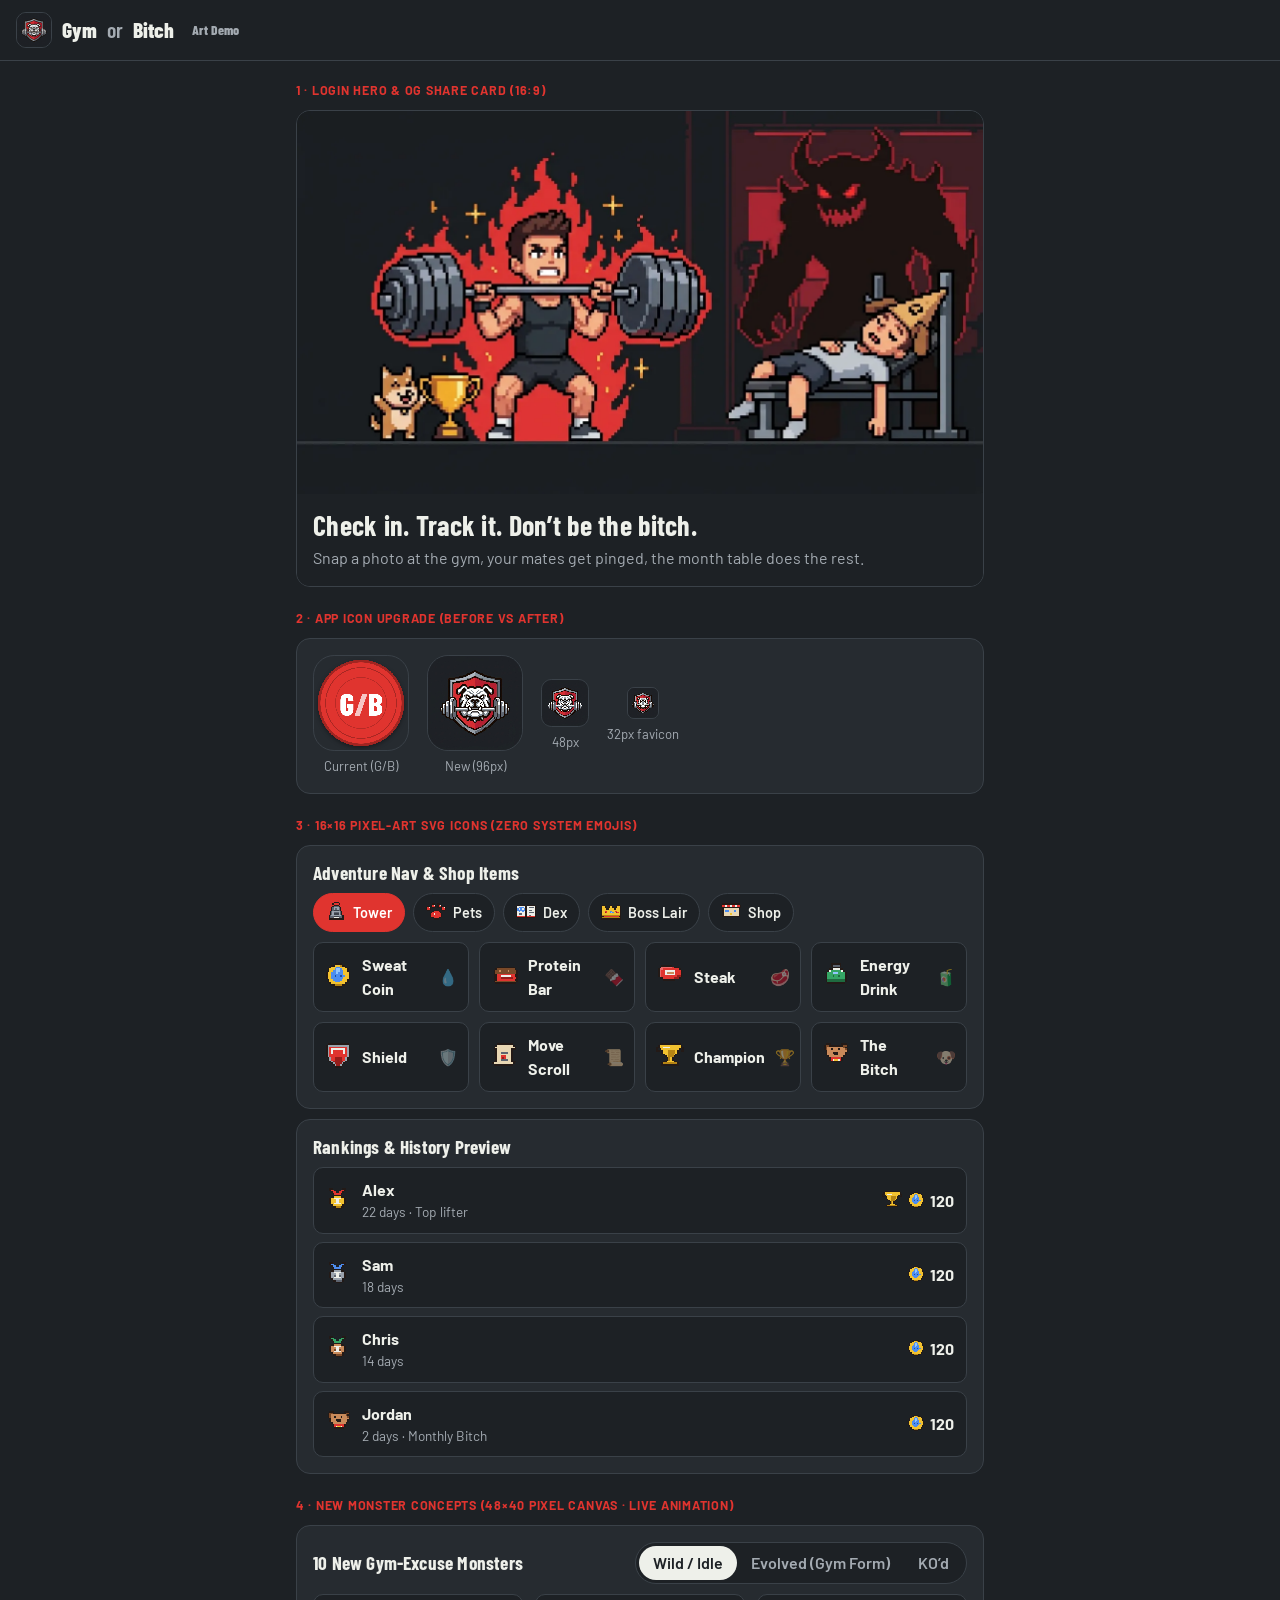
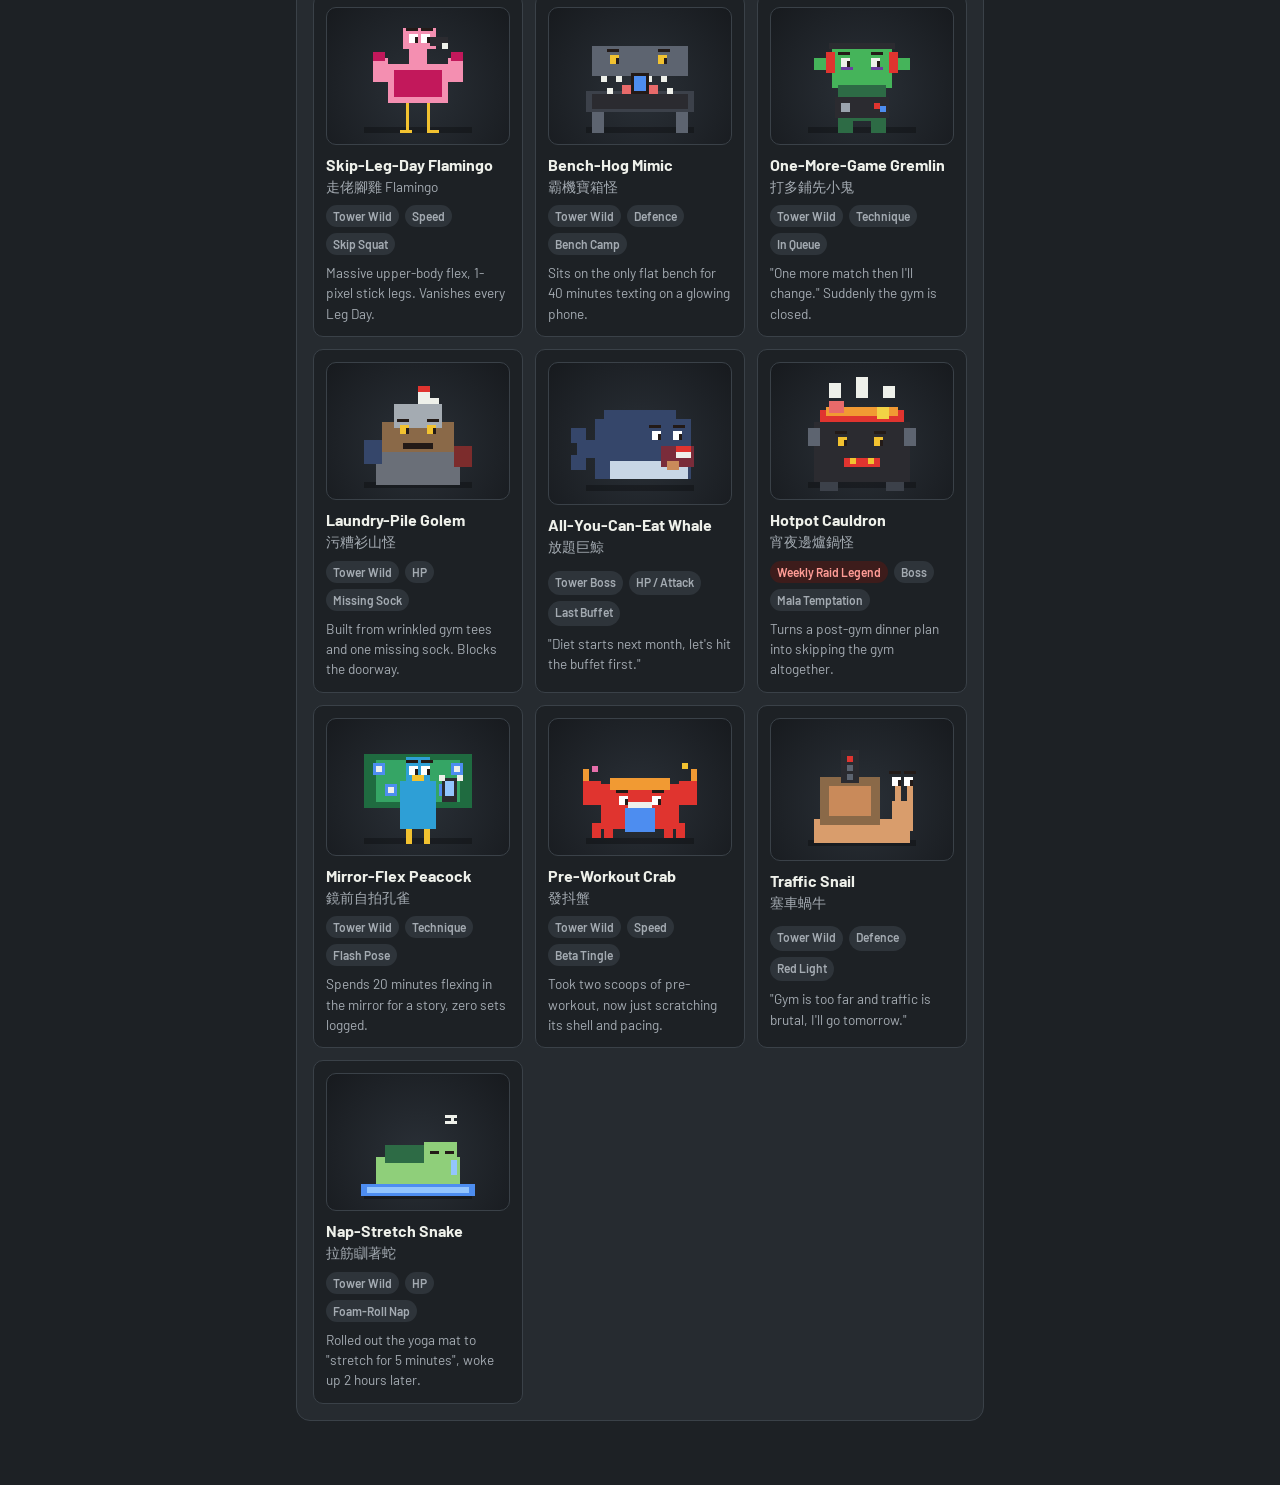
==== commit e83a85c5: "Art demo: 10 monster ideas Co-Authored-By: Claude Opus 5.5 <noreply@anthropic.com> Claude-Session: h" ====
--- a/demo-art.html
+++ b/demo-art.html
@@ -101,7 +101,7 @@
       <span class="demo-tag">4 · New Monster Concepts (48×40 Pixel Canvas · Live Animation)</span>
       <div class="card">
         <div class="mon-controls">
-          <h3>6 New Gym-Excuse Monsters</h3>
+          <h3>10 New Gym-Excuse Monsters</h3>
           <div class="seg" role="group" aria-label="Monster State">
             <button type="button" class="on" data-mstate="idle">Wild / Idle</button>
             <button type="button" data-mstate="evo">Evolved (Gym Form)</button>
